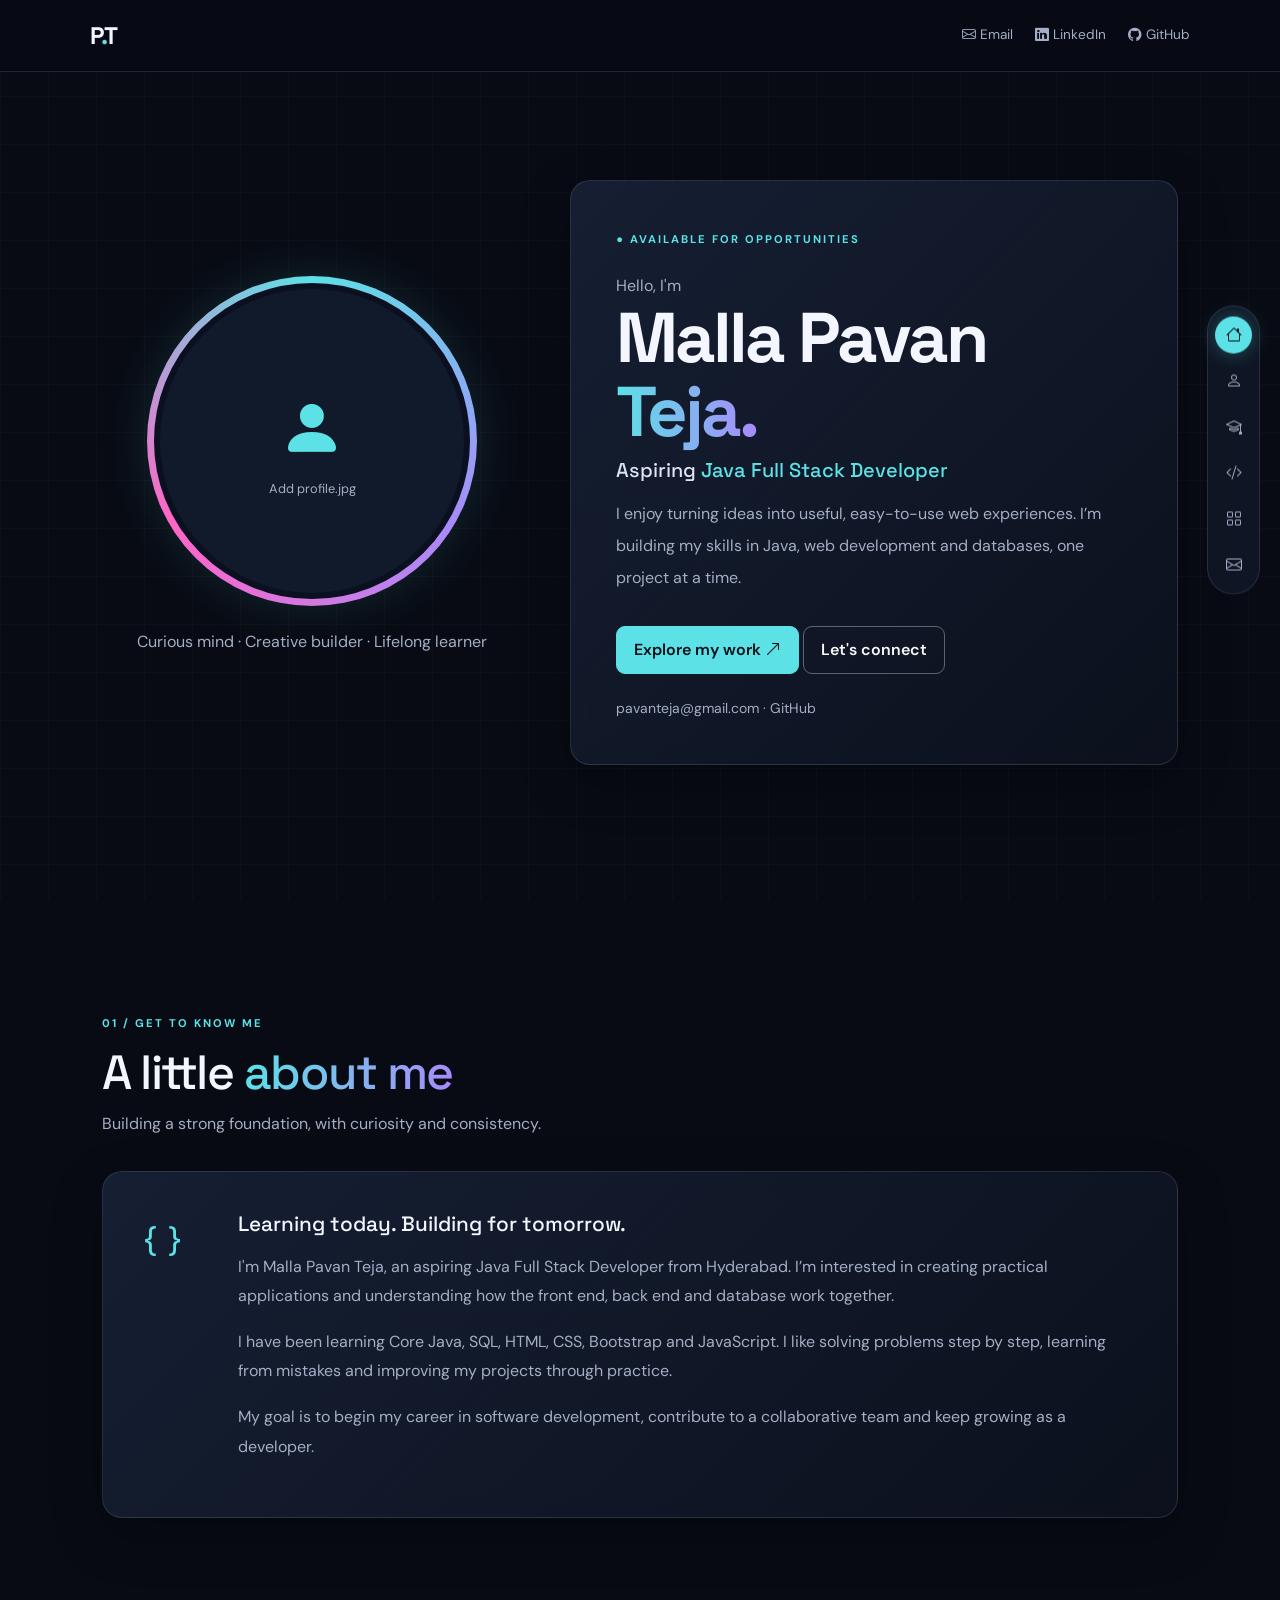
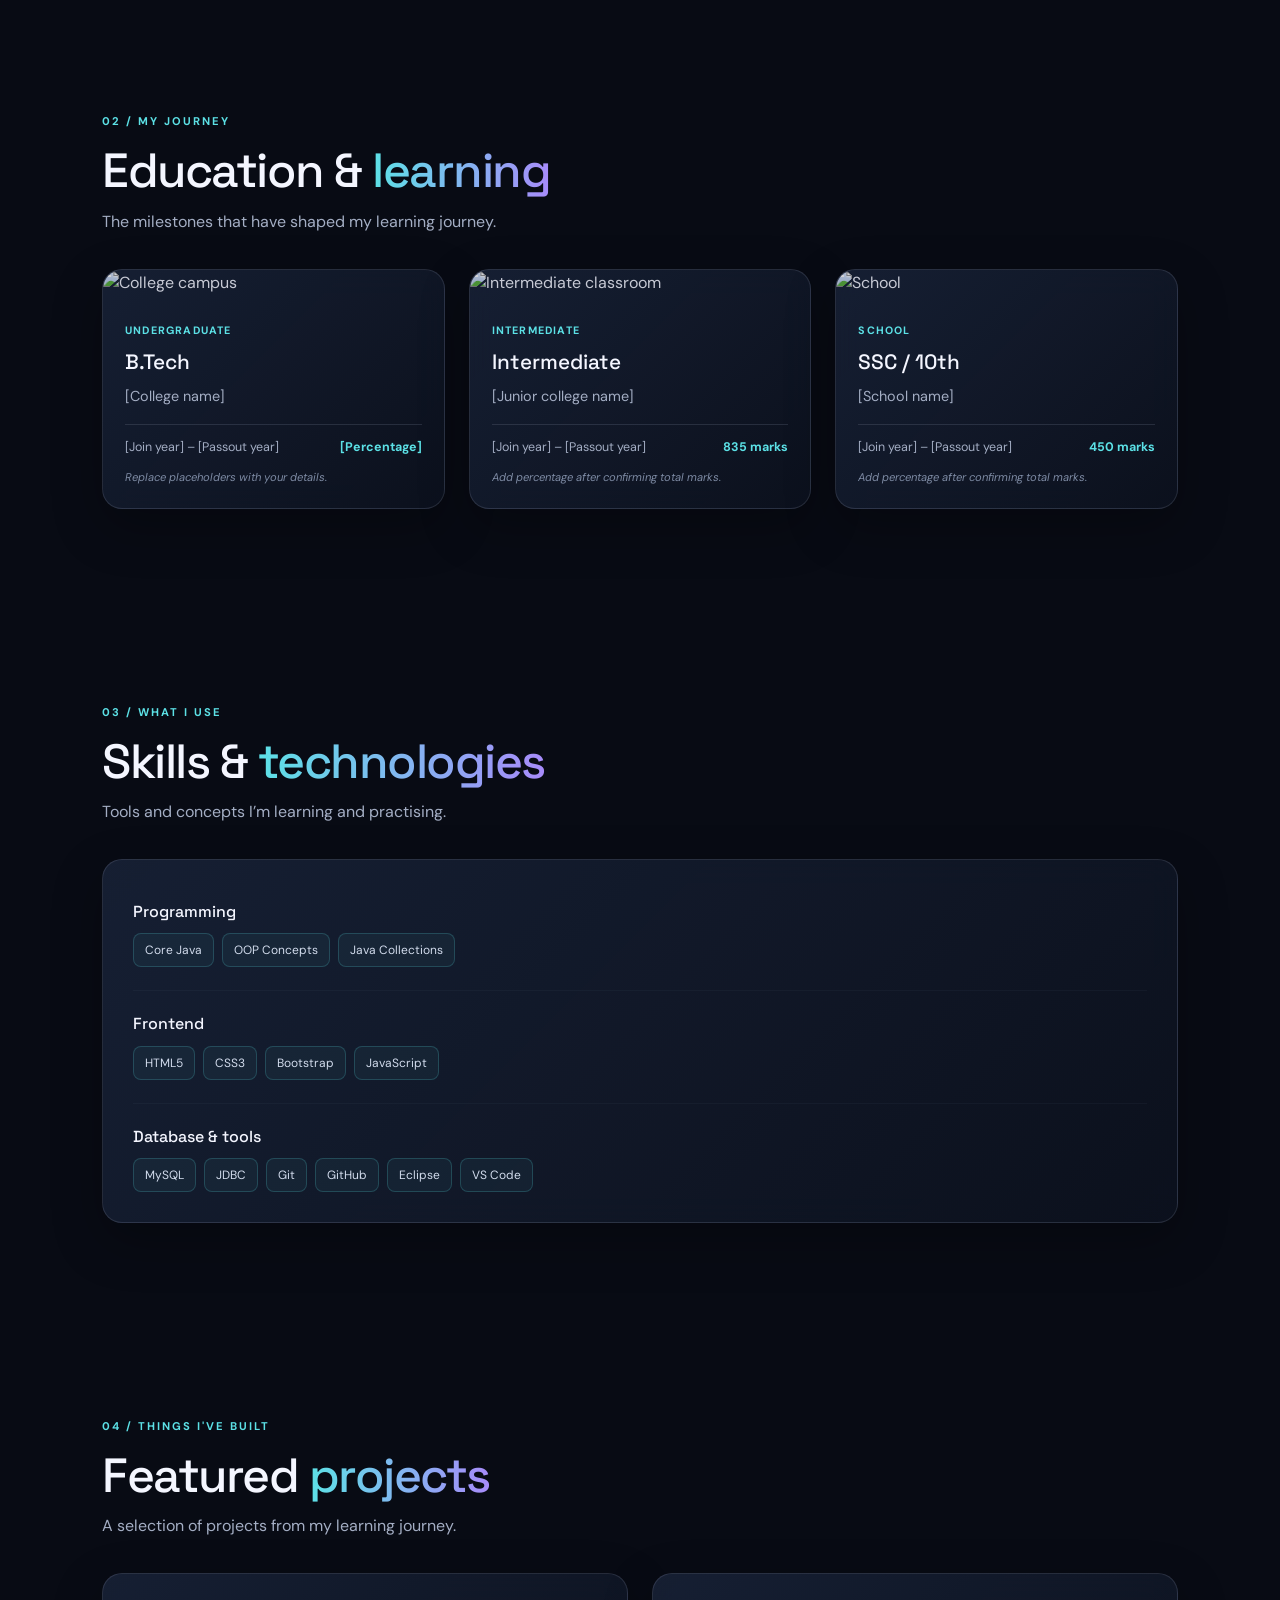
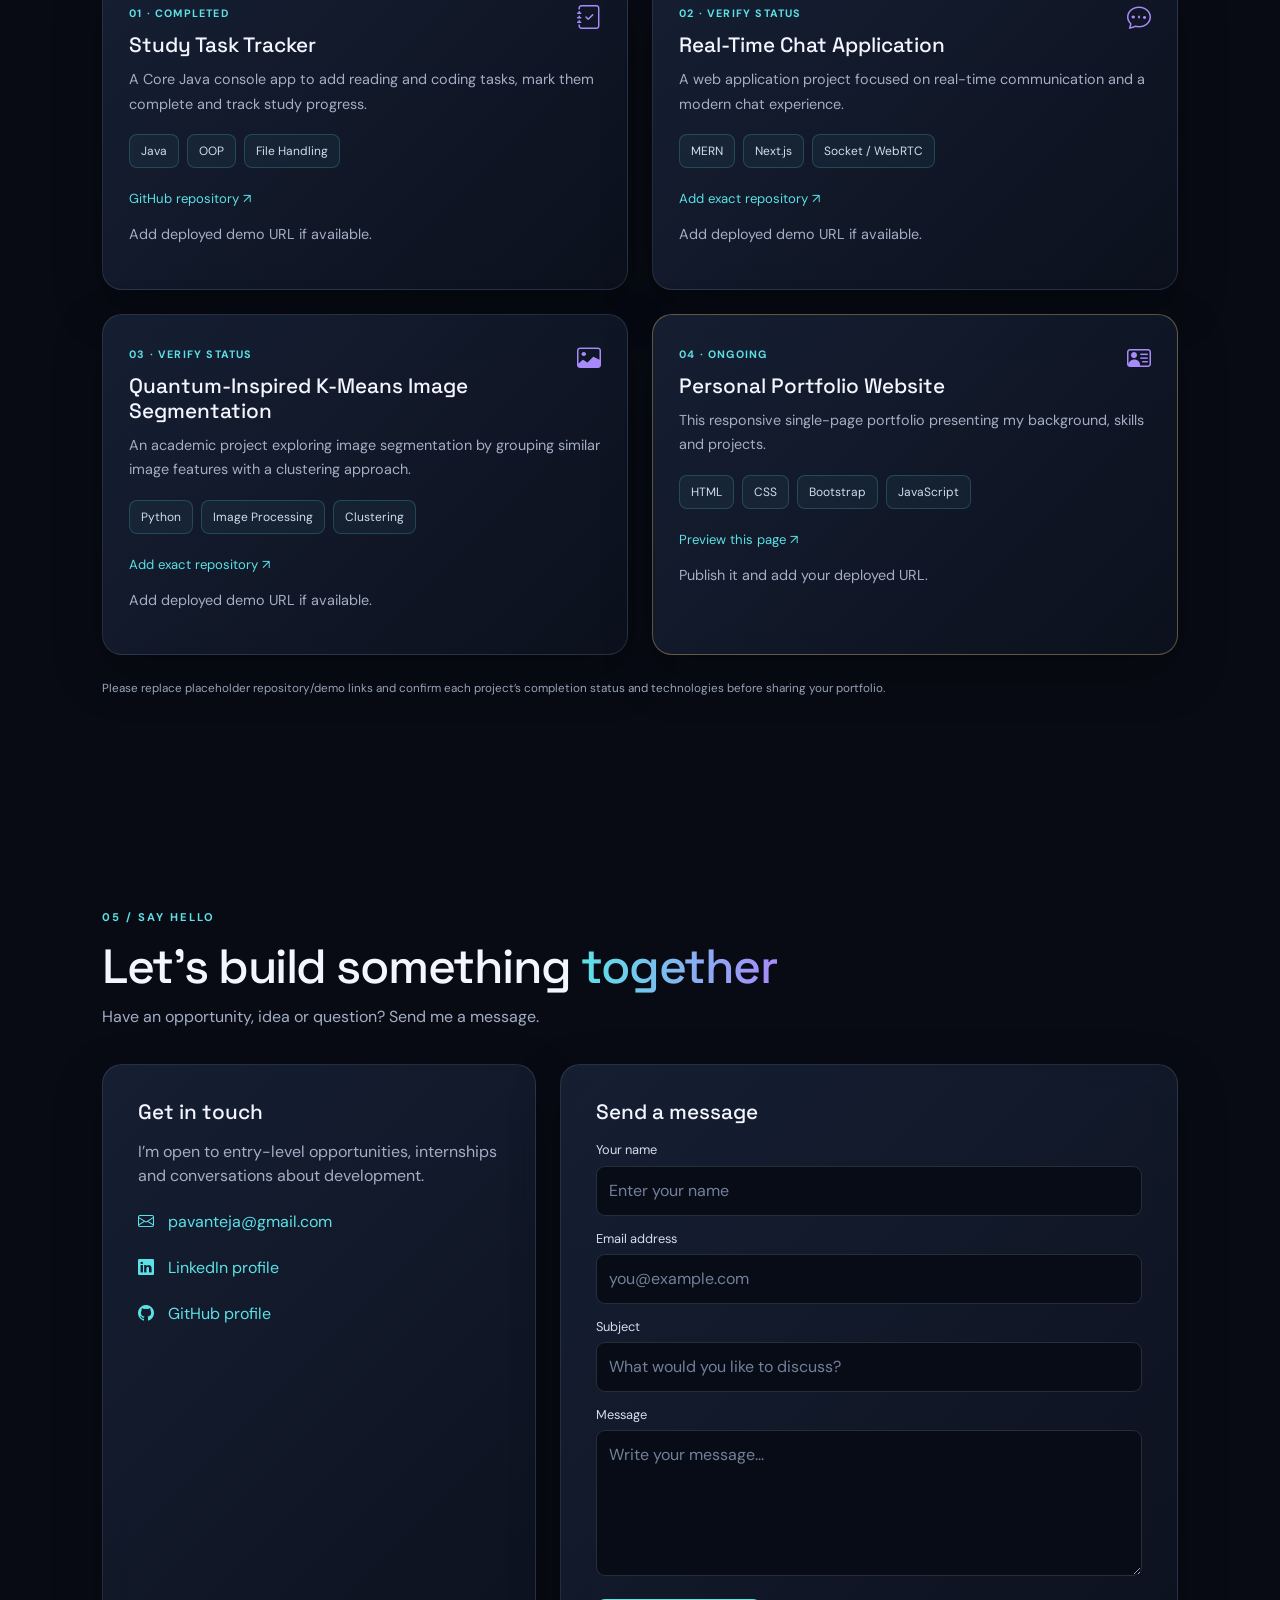
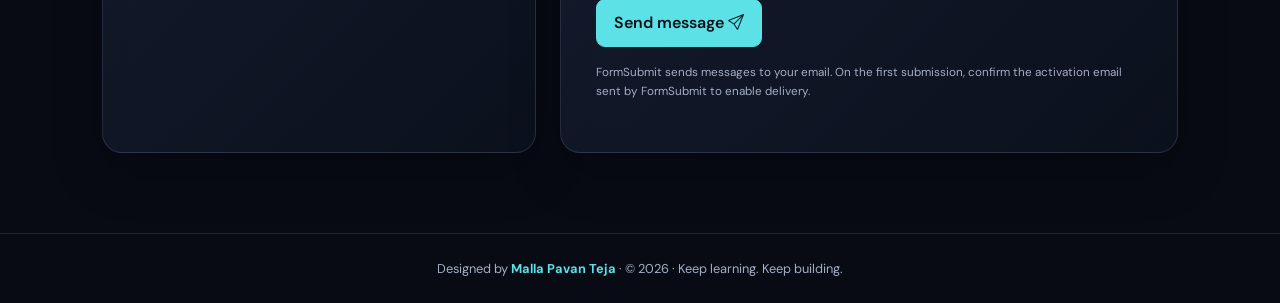
==== index.html @ 65386f40 "Rename portfolio.html to index.html" ====
<!DOCTYPE html>
<html lang="en">
<head>
<meta charset="UTF-8"><meta name="viewport" content="width=device-width, initial-scale=1">
<title>Malla Pavan Teja | Portfolio</title>
<link href="https://cdn.jsdelivr.net/npm/bootstrap@5.3.3/dist/css/bootstrap.min.css" rel="stylesheet">
<link href="https://cdn.jsdelivr.net/npm/bootstrap-icons@1.11.3/font/bootstrap-icons.min.css" rel="stylesheet">
<link rel="stylesheet" href="portfolio.css">
</head>
<body>
<header class="topbar"><a class="logo" href="#home">P<span>.</span>T</a><div><a href="mailto:pavanteja@gmail.com"><i class="bi bi-envelope"></i> Email</a><a href="https://www.linkedin.com/in/YOUR-LINKEDIN-ID/"><i class="bi bi-linkedin"></i> LinkedIn</a><a href="https://github.com/MallaPavanteja"><i class="bi bi-github"></i> GitHub</a></div></header>
<nav class="side-nav"><a href="#home" title="Home"><i class="bi bi-house"></i></a><a href="#about" title="About"><i class="bi bi-person"></i></a><a href="#education" title="Education"><i class="bi bi-mortarboard"></i></a><a href="#skills" title="Skills"><i class="bi bi-code-slash"></i></a><a href="#projects" title="Projects"><i class="bi bi-grid"></i></a><a href="#contact" title="Contact"><i class="bi bi-envelope"></i></a></nav>
<main>
<section id="home" class="hero section"><div class="container"><div class="row align-items-center g-5"><div class="col-lg-5 text-center"><div class="photo-ring"><img src="assets/profile.jpg" alt="Malla Pavan Teja" onerror="this.style.display='none';this.nextElementSibling.style.display='grid'"><div class="placeholder"><i class="bi bi-person-fill"></i><small>Add profile.jpg</small></div></div><p class="muted mt-4">Curious mind · Creative builder · Lifelong learner</p></div><div class="col-lg-7"><div class="intro glass reveal"><span class="eyebrow">● AVAILABLE FOR OPPORTUNITIES</span><p class="muted mt-4 mb-1">Hello, I'm</p><h1>Malla Pavan <span>Teja.</span></h1><h2>Aspiring <span id="role">Java Full Stack Developer</span></h2><p class="muted lh-lg mt-3">I enjoy turning ideas into useful, easy-to-use web experiences. I’m building my skills in Java, web development and databases, one project at a time.</p><a class="btn btn-neon mt-3" href="#projects">Explore my work <i class="bi bi-arrow-up-right"></i></a> <a class="btn btn-outline-light mt-3" href="#contact">Let's connect</a><div class="mt-4 small muted"><a href="mailto:pavanteja@gmail.com">pavanteja@gmail.com</a> · <a href="https://github.com/MallaPavanteja">GitHub</a></div></div></div></div></div></section>
<section id="about" class="section"><div class="container"><div class="heading reveal"><small>01 / GET TO KNOW ME</small><h2>A little <span>about me</span></h2><p class="muted">Building a strong foundation, with curiosity and consistency.</p></div><div class="glass about reveal"><i class="bi bi-braces big-icon"></i><div><h3>Learning today. Building for tomorrow.</h3><p>I'm Malla Pavan Teja, an aspiring Java Full Stack Developer from Hyderabad. I’m interested in creating practical applications and understanding how the front end, back end and database work together.</p><p>I have been learning Core Java, SQL, HTML, CSS, Bootstrap and JavaScript. I like solving problems step by step, learning from mistakes and improving my projects through practice.</p><p>My goal is to begin my career in software development, contribute to a collaborative team and keep growing as a developer.</p></div></div></div></section>
<section id="education" class="section"><div class="container"><div class="heading reveal"><small>02 / MY JOURNEY</small><h2>Education & <span>learning</span></h2><p class="muted">The milestones that have shaped my learning journey.</p></div><div class="row g-4">
<div class="col-md-4 reveal"><article class="glass edu"><img src="https://images.unsplash.com/photo-1562774053-701939374585?auto=format&fit=crop&w=800&q=80" alt="College campus"><div><small>UNDERGRADUATE</small><h3>B.Tech</h3><p>[College name]</p><footer>[Join year] – [Passout year] <b>[Percentage]</b></footer><em>Replace placeholders with your details.</em></div></article></div>
<div class="col-md-4 reveal"><article class="glass edu"><img src="https://images.unsplash.com/photo-1509062522246-3755977927d7?auto=format&fit=crop&w=800&q=80" alt="Intermediate classroom"><div><small>INTERMEDIATE</small><h3>Intermediate</h3><p>[Junior college name]</p><footer>[Join year] – [Passout year] <b>835 marks</b></footer><em>Add percentage after confirming total marks.</em></div></article></div>
<div class="col-md-4 reveal"><article class="glass edu"><img src="https://images.unsplash.com/photo-1580582932707-520aed937b7b?auto=format&fit=crop&w=800&q=80" alt="School"><div><small>SCHOOL</small><h3>SSC / 10th</h3><p>[School name]</p><footer>[Join year] – [Passout year] <b>450 marks</b></footer><em>Add percentage after confirming total marks.</em></div></article></div>
</div></div></section>
<section id="skills" class="section"><div class="container"><div class="heading reveal"><small>03 / WHAT I USE</small><h2>Skills & <span>technologies</span></h2><p class="muted">Tools and concepts I’m learning and practising.</p></div><div class="glass skillbox reveal"><h3>Programming</h3><div class="pills"><span>Core Java</span><span>OOP Concepts</span><span>Java Collections</span></div><hr><h3>Frontend</h3><div class="pills"><span>HTML5</span><span>CSS3</span><span>Bootstrap</span><span>JavaScript</span></div><hr><h3>Database & tools</h3><div class="pills"><span>MySQL</span><span>JDBC</span><span>Git</span><span>GitHub</span><span>Eclipse</span><span>VS Code</span></div></div></div></section>
<section id="projects" class="section"><div class="container"><div class="heading reveal"><small>04 / THINGS I'VE BUILT</small><h2>Featured <span>projects</span></h2><p class="muted">A selection of projects from my learning journey.</p></div><div class="row g-4">
<div class="col-md-6 reveal"><article class="glass project"><small>01 · COMPLETED</small><i class="bi bi-journal-check"></i><h3>Study Task Tracker</h3><p>A Core Java console app to add reading and coding tasks, mark them complete and track study progress.</p><div class="pills"><span>Java</span><span>OOP</span><span>File Handling</span></div><a href="https://github.com/MallaPavanteja/Study-Task-Tracker" target="_blank">GitHub repository ↗</a><p class="linkhint">Add deployed demo URL if available.</p></article></div>
<div class="col-md-6 reveal"><article class="glass project"><small>02 · VERIFY STATUS</small><i class="bi bi-chat-dots"></i><h3>Real-Time Chat Application</h3><p>A web application project focused on real-time communication and a modern chat experience.</p><div class="pills"><span>MERN</span><span>Next.js</span><span>Socket / WebRTC</span></div><a href="https://github.com/MallaPavanteja" target="_blank">Add exact repository ↗</a><p class="linkhint">Add deployed demo URL if available.</p></article></div>
<div class="col-md-6 reveal"><article class="glass project"><small>03 · VERIFY STATUS</small><i class="bi bi-image"></i><h3>Quantum-Inspired K-Means Image Segmentation</h3><p>An academic project exploring image segmentation by grouping similar image features with a clustering approach.</p><div class="pills"><span>Python</span><span>Image Processing</span><span>Clustering</span></div><a href="https://github.com/MallaPavanteja" target="_blank">Add exact repository ↗</a><p class="linkhint">Add deployed demo URL if available.</p></article></div>
<div class="col-md-6 reveal"><article class="glass project ongoing"><small>04 · ONGOING</small><i class="bi bi-person-vcard"></i><h3>Personal Portfolio Website</h3><p>This responsive single-page portfolio presenting my background, skills and projects.</p><div class="pills"><span>HTML</span><span>CSS</span><span>Bootstrap</span><span>JavaScript</span></div><a href="#home">Preview this page ↗</a><p class="linkhint">Publish it and add your deployed URL.</p></article></div>
</div><p class="muted tiny mt-4">Please replace placeholder repository/demo links and confirm each project’s completion status and technologies before sharing your portfolio.</p></div></section>
<section id="contact" class="section"><div class="container"><div class="heading reveal"><small>05 / SAY HELLO</small><h2>Let's build something <span>together</span></h2><p class="muted">Have an opportunity, idea or question? Send me a message.</p></div><div class="row g-4"><div class="col-lg-5 reveal"><div class="glass contact"><h3>Get in touch</h3><p class="muted">I’m open to entry-level opportunities, internships and conversations about development.</p><a href="mailto:pavanteja@gmail.com"><i class="bi bi-envelope"></i> pavanteja@gmail.com</a><a href="https://www.linkedin.com/in/YOUR-LINKEDIN-ID/"><i class="bi bi-linkedin"></i> LinkedIn profile</a><a href="https://github.com/MallaPavanteja"><i class="bi bi-github"></i> GitHub profile</a></div></div><div class="col-lg-7 reveal"><form class="glass contact" action="https://formsubmit.co/pavanteja@gmail.com" method="POST"><input type="hidden" name="_subject" value="New portfolio contact message"><input type="hidden" name="_template" value="table"><input type="hidden" name="_captcha" value="true"><input type="text" name="_honey" style="display:none"><h3>Send a message</h3><label>Your name</label><input name="name" type="text" placeholder="Enter your name" required><label>Email address</label><input name="email" type="email" placeholder="you@example.com" required><label>Subject</label><input name="subject" type="text" placeholder="What would you like to discuss?" required><label>Message</label><textarea name="message" rows="5" placeholder="Write your message..." required></textarea><button class="btn btn-neon mt-3" type="submit">Send message <i class="bi bi-send"></i></button><p class="tiny muted mt-3">FormSubmit sends messages to your email. On the first submission, confirm the activation email sent by FormSubmit to enable delivery.</p></form></div></div></div></section>
</main><footer class="footer">Designed by <b>Malla Pavan Teja</b> · © <span id="year"></span> · Keep learning. Keep building.</footer><button id="top" aria-label="Back to top"><i class="bi bi-arrow-up"></i></button>
<script src="https://cdn.jsdelivr.net/npm/bootstrap@5.3.3/dist/js/bootstrap.bundle.min.js"></script>
<script>
const reveal = new IntersectionObserver(entries => entries.forEach(e => {if(e.isIntersecting){e.target.classList.add('visible');reveal.unobserve(e.target)}}),{threshold:.12});
document.querySelectorAll('.reveal').forEach(el=>reveal.observe(el));
const spy = new IntersectionObserver(entries=>entries.forEach(e=>{if(e.isIntersecting)document.querySelectorAll('.side-nav a').forEach(a=>a.classList.toggle('active',a.hash==='#'+e.target.id))}),{rootMargin:'-40% 0px -50% 0px'});
document.querySelectorAll('main section').forEach(s=>spy.observe(s));
const roles=['Java Full Stack Developer','Web Developer','Problem Solver'];let i=0;setInterval(()=>{i=(i+1)%roles.length;document.getElementById('role').textContent=roles[i]},2600);
document.getElementById('year').textContent=new Date().getFullYear();
const topBtn=document.getElementById('top');window.addEventListener('scroll',()=>topBtn.classList.toggle('show',scrollY>450));topBtn.onclick=()=>scrollTo({top:0,behavior:'smooth'});
</script></body></html>
---- portfolio.css ----
@import url('https://fonts.googleapis.com/css2?family=DM+Sans:wght@400;500;600;700&family=Space+Grotesk:wght@400;500;600;700&display=swap');
:root{--bg:#080b14;--panel:rgba(18,25,42,.82);--text:#f4f6ff;--muted:#a4aec4;--cyan:#5ce1e6;--purple:#a78bfa;--line:rgba(164,174,196,.17)}
*{box-sizing:border-box}html{scroll-behavior:smooth;scroll-padding-top:85px}body{margin:0;background:var(--bg);color:var(--text);font-family:'DM Sans',sans-serif;overflow-x:hidden}
body:before{content:"";position:fixed;inset:0;z-index:-2;pointer-events:none;background-image:linear-gradient(#ffffff06 1px,transparent 1px),linear-gradient(90deg,#ffffff06 1px,transparent 1px);background-size:48px 48px}
a{color:inherit;text-decoration:none}.topbar{height:72px;position:fixed;z-index:20;inset:0 0 auto;padding:0 7%;display:flex;align-items:center;justify-content:space-between;background:#080b14d9;backdrop-filter:blur(16px);border-bottom:1px solid var(--line)}.logo{font:700 1.5rem 'Space Grotesk';letter-spacing:-2px}.logo span{color:var(--cyan)}.topbar div{display:flex;gap:22px}.topbar div a{color:var(--muted);font-size:.85rem}.topbar div a:hover{color:var(--cyan)}
.side-nav{position:fixed;z-index:30;right:20px;top:50%;transform:translateY(-50%);display:flex;flex-direction:column;gap:9px;padding:10px 7px;border:1px solid var(--line);border-radius:30px;background:#111827d9;backdrop-filter:blur(14px)}.side-nav a{width:37px;height:37px;display:grid;place-items:center;border-radius:50%;color:var(--muted);transition:.25s}.side-nav a:hover,.side-nav a.active{background:var(--cyan);color:#071017;box-shadow:0 0 20px #5ce1e655}
.section{padding:110px 0 80px;position:relative}.hero{min-height:100vh;display:flex;align-items:center;padding-top:125px}.container{max-width:1100px}.muted{color:var(--muted)}.photo-ring{width:min(330px,75vw);aspect-ratio:1;margin:auto;padding:7px;border-radius:50%;position:relative;isolation:isolate;background:transparent;box-shadow:0 0 50px #5ce1e622}
.photo-ring::before{content:"";position:absolute;inset:0;border-radius:50%;background:conic-gradient(#5ce1e6,#a78bfa,#ff65c7,#5ce1e6);animation:spin 7s linear infinite;z-index:0}
.photo-ring img,.photo-ring .placeholder{position:relative;z-index:1;width:100%;height:100%;object-fit:cover;border:6px solid #0b1020;border-radius:50%;background:#111a2b;filter:none!important;mix-blend-mode:normal!important;opacity:1!important;animation:none!important}.placeholder{display:none;place-items:center;align-content:center;color:var(--cyan);font-size:4rem}.placeholder small{font-size:.8rem;color:var(--muted)}
.glass{background:linear-gradient(135deg,rgba(24,33,54,.9),rgba(12,18,31,.85));border:1px solid var(--line);border-radius:20px;box-shadow:0 18px 50px #0004;backdrop-filter:blur(16px)}.intro{padding:clamp(25px,5vw,45px);position:relative;overflow:hidden}.intro:after{content:"";position:absolute;inset:-2px;border-radius:inherit;border-top:1px solid #5ce1e688;pointer-events:none;animation:pulse 3s infinite}.eyebrow,.heading small{color:var(--cyan);font-size:.7rem;font-weight:700;letter-spacing:2px}h1,h2,h3{font-family:'Space Grotesk',sans-serif}h1{font-size:clamp(2.7rem,6vw,4.4rem);line-height:1.05;letter-spacing:-3px;font-weight:700}h1 span,.heading h2 span{background:linear-gradient(90deg,var(--cyan),var(--purple));color:transparent;background-clip:text}.intro h2{font-size:1.25rem;color:#dce4f5}.intro h2 span{color:var(--cyan)}.btn{border-radius:9px;padding:11px 17px;font-weight:600}.btn-neon{background:var(--cyan);border:1px solid var(--cyan);color:#071017;transition:.25s}.btn-neon:hover{background:#a4faff;color:#071017;transform:translateY(-3px);box-shadow:0 0 24px #5ce1e655}.btn-outline-light{border-color:#ffffff55}.heading{margin-bottom:35px}.heading h2{font-size:clamp(2rem,4vw,3rem);margin:10px 0;letter-spacing:-1.5px}.about{display:grid;grid-template-columns:70px 1fr;gap:25px;padding:clamp(24px,4vw,40px)}.about p{color:var(--muted);line-height:1.85}.big-icon{font-size:2.5rem;color:var(--cyan)}.about h3,.contact h3{font-size:1.3rem;margin-bottom:15px}
.edu{height:100%;overflow:hidden;transition:.3s}.edu:hover,.project:hover{transform:translateY(-7px);border-color:#5ce1e688;box-shadow:0 20px 45px #0006}.edu img{width:100%;height:155px;object-fit:cover;opacity:.8}.edu>div{padding:22px}.edu small,.project>small{color:var(--cyan);font-size:.67rem;font-weight:700;letter-spacing:1.2px}.edu h3,.project h3{font-size:1.3rem;margin:9px 0}.edu p,.project p{color:var(--muted);line-height:1.7;font-size:.9rem}.edu footer{border-top:1px solid var(--line);padding-top:13px;color:var(--muted);font-size:.78rem;display:flex;justify-content:space-between}.edu footer b{color:var(--cyan)}.edu em,.linkhint{display:block;color:#7e8ba4;font-size:.7rem;margin-top:12px}
.skillbox{padding:30px}.skillbox h3{font-size:1rem;margin:12px 0}.skillbox hr{border-color:var(--line);margin:23px 0}.pills{display:flex;flex-wrap:wrap;gap:8px}.pills span{border:1px solid #5ce1e633;background:#5ce1e60d;color:#d2dced;padding:7px 11px;border-radius:8px;font-size:.75rem}
.project{height:100%;padding:26px;transition:.3s}.project>i{float:right;font-size:1.5rem;color:var(--purple)}.project .pills{margin:18px 0}.project>a{color:var(--cyan);font-size:.82rem}.ongoing{border-color:#ffd47a55}.tiny{font-size:.73rem;line-height:1.6}
.contact{height:100%;padding:clamp(24px,4vw,35px)}.contact>a{display:block;margin:22px 0;color:var(--cyan)}.contact>a i{margin-right:10px}.contact label{display:block;font-size:.8rem;color:#d6deed;margin:13px 0 6px}.contact input,.contact textarea{width:100%;padding:12px;border:1px solid #a4aec433;border-radius:9px;background:#070c17;color:white;outline:none}.contact input:focus,.contact textarea:focus{border-color:var(--cyan);box-shadow:0 0 0 3px #5ce1e61c}.contact input::placeholder,.contact textarea::placeholder{color:#73809a}.contact textarea{resize:vertical}
.footer{padding:25px 7%;border-top:1px solid var(--line);text-align:center;color:var(--muted);font-size:.8rem}.footer b{color:var(--cyan)}#top{position:fixed;right:25px;bottom:25px;width:42px;height:42px;border:1px solid var(--line);border-radius:50%;background:#172238;color:var(--cyan);opacity:0;pointer-events:none;transition:.2s}#top.show{opacity:1;pointer-events:auto}
.reveal{opacity:0;transform:translateY(25px);transition:.7s}.reveal.visible{opacity:1;transform:translateY(0)}
@keyframes spin{to{transform:rotate(360deg)}}@keyframes pulse{50%{opacity:.25}}
@media(max-width:600px){.topbar{height:64px;padding:0 5%}.topbar div{gap:14px}.topbar div a{font-size:1rem}.topbar div a:not(:first-child){font-size:1rem}.topbar div a{white-space:nowrap}.topbar div a i{font-size:1.05rem}.side-nav{right:6px;gap:4px;padding:7px 4px}.side-nav a{width:31px;height:31px}.section{padding:88px 0 60px}.hero{padding-top:100px}.about{grid-template-columns:1fr;gap:10px}}
@media(prefers-reduced-motion:reduce){*,*:before,*:after{animation:none!important;scroll-behavior:auto!important;transition:none!important}}
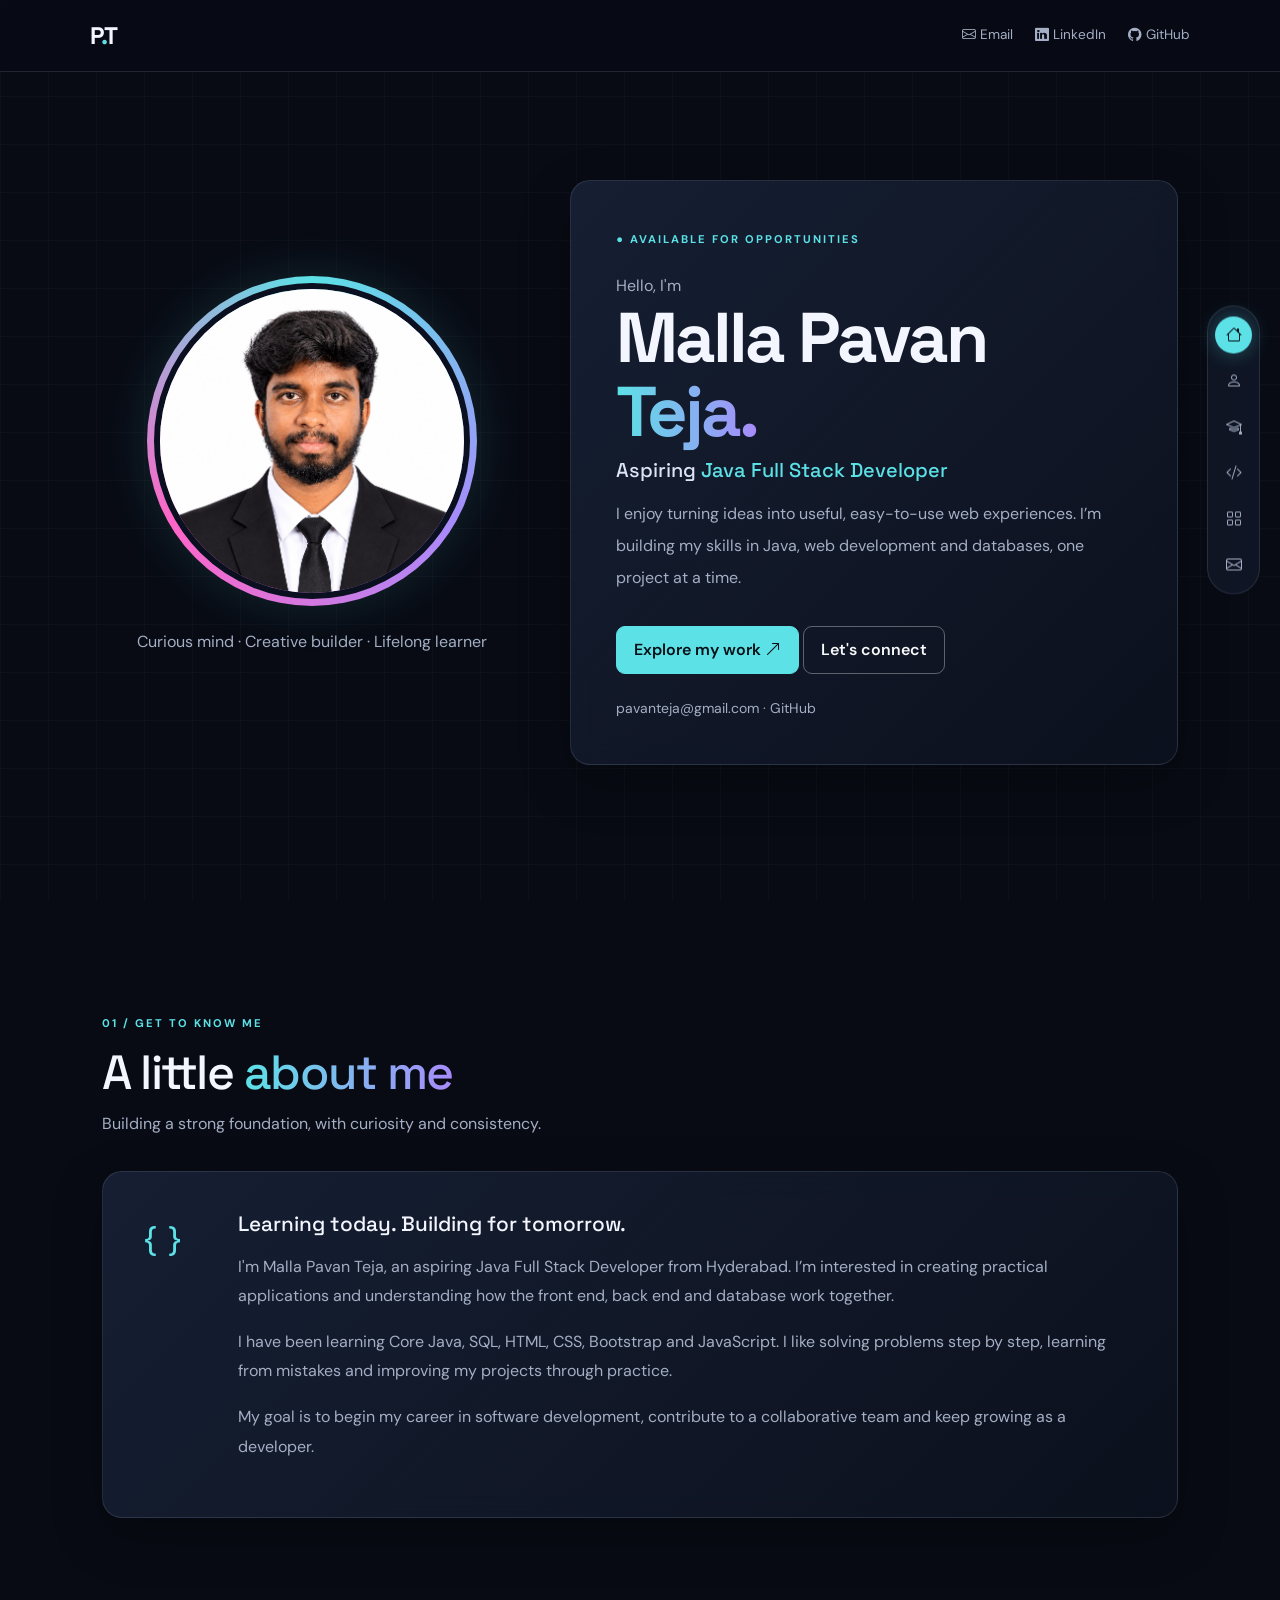
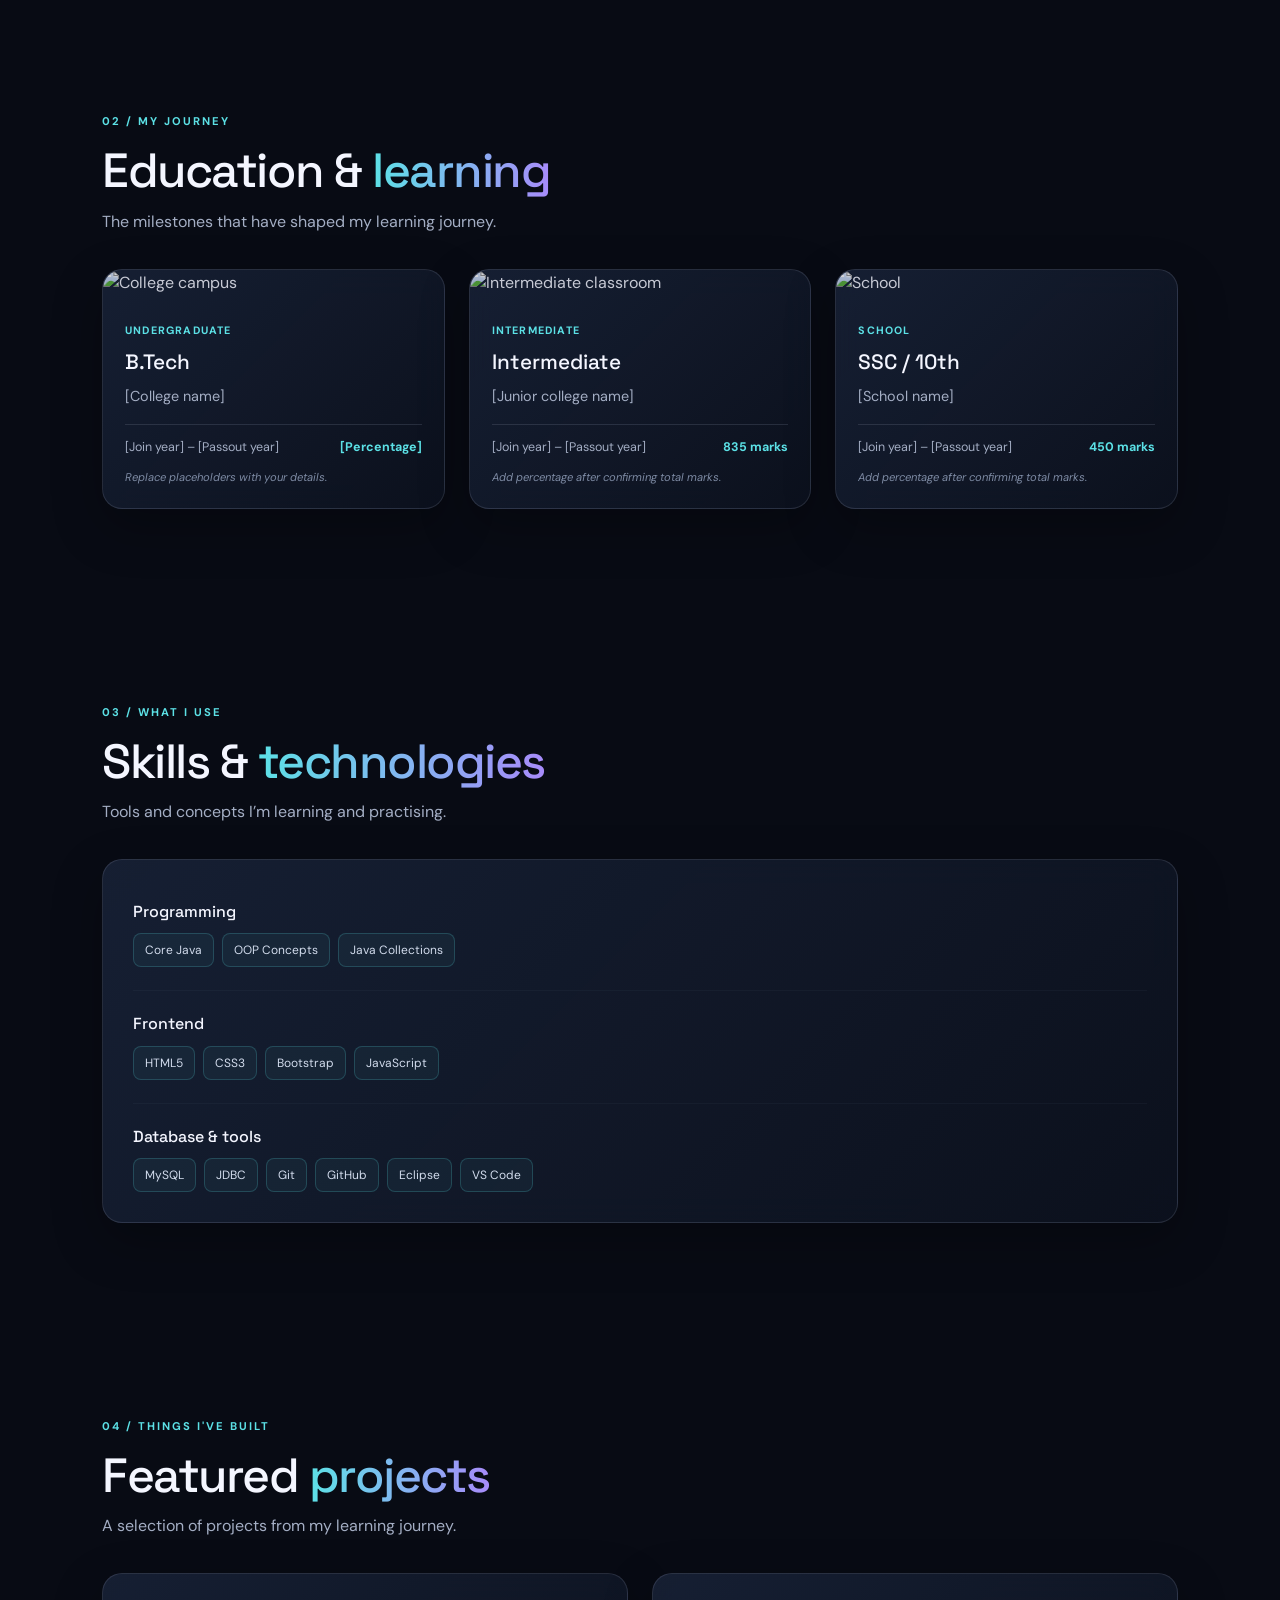
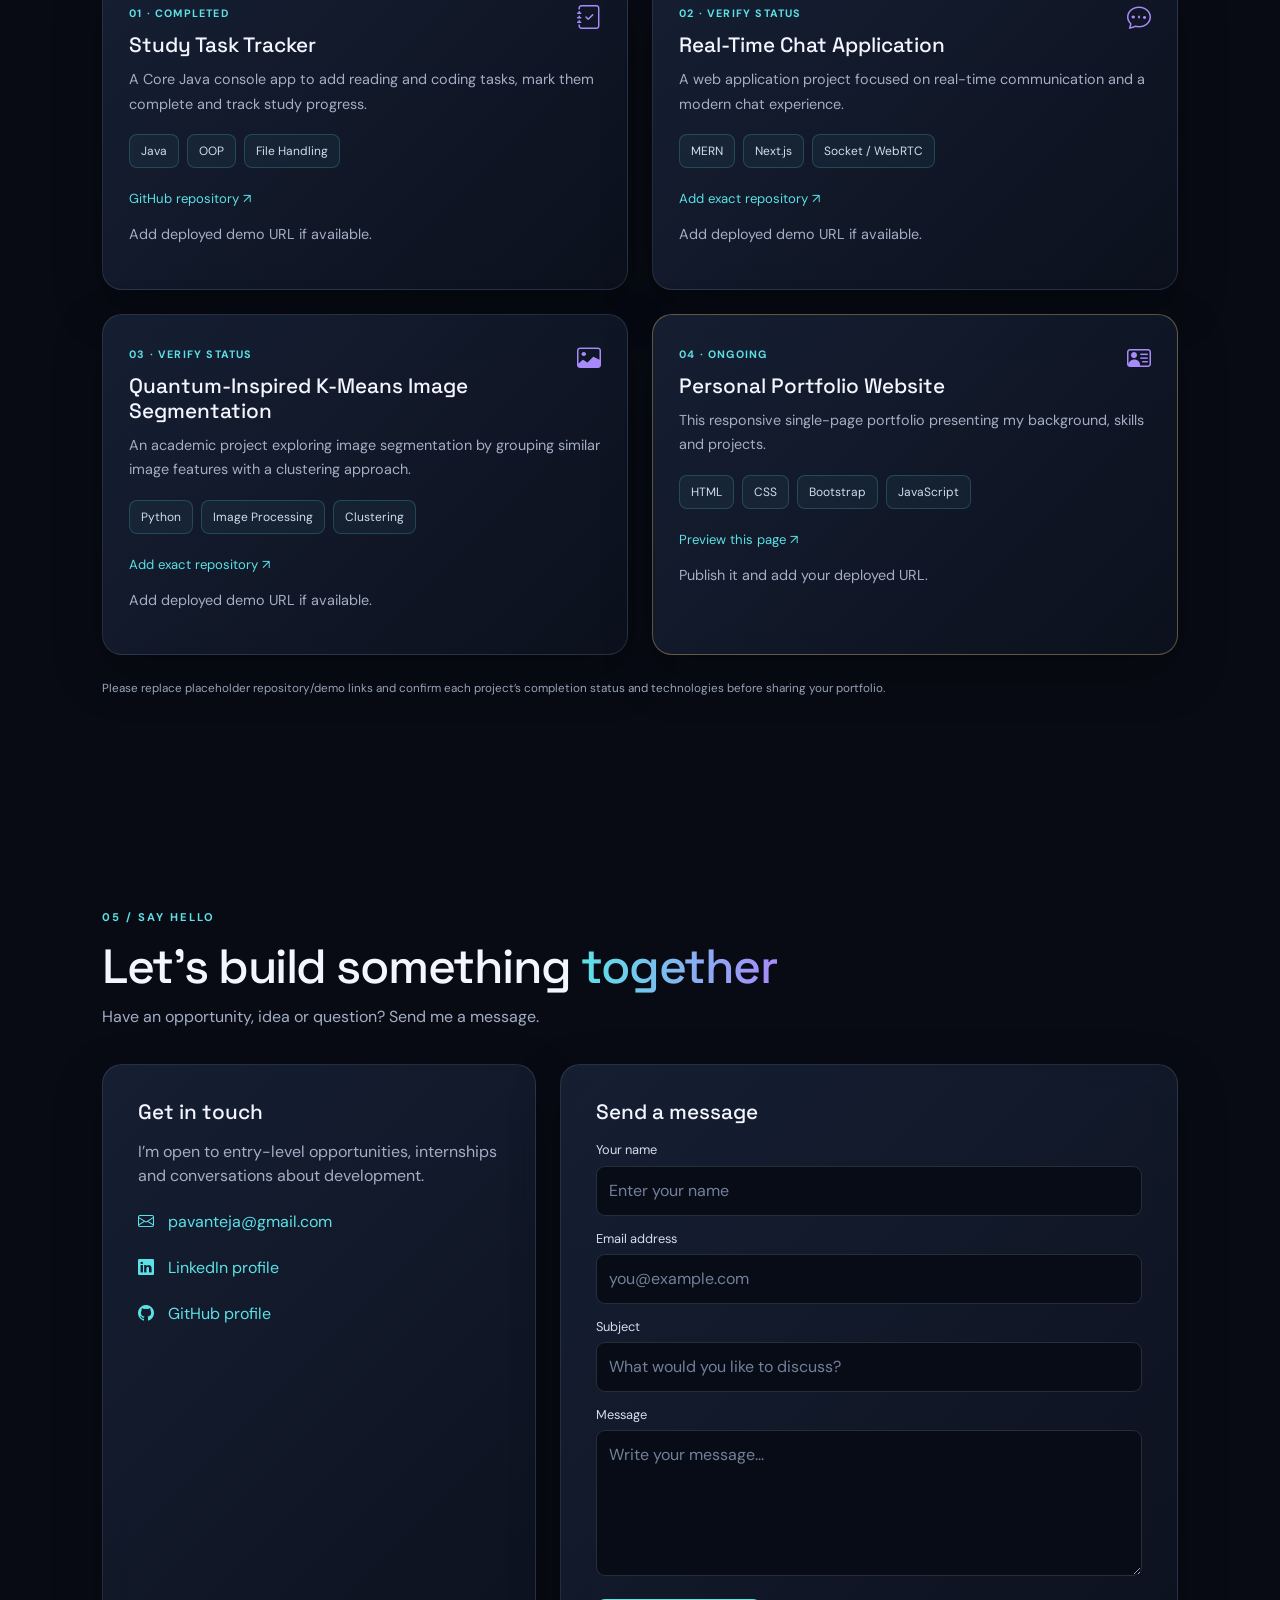
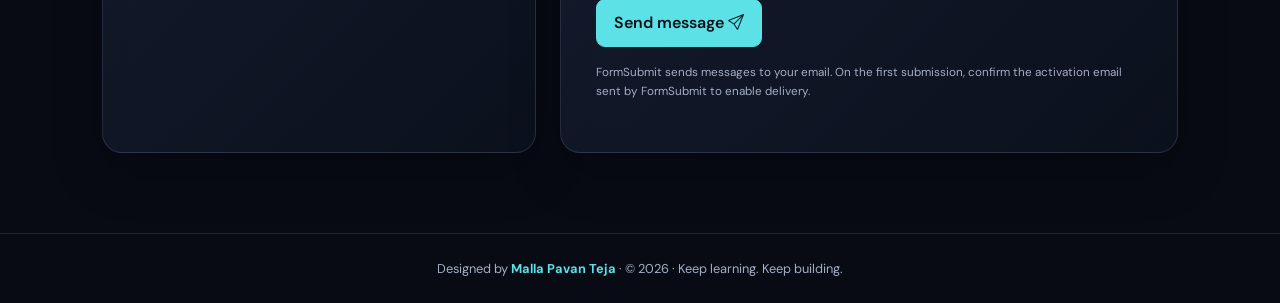
==== commit 0a085a16: "Fix profile image source and update sections" ====
--- a/index.html
+++ b/index.html
@@ -11,7 +11,7 @@
 <header class="topbar"><a class="logo" href="#home">P<span>.</span>T</a><div><a href="mailto:pavanteja@gmail.com"><i class="bi bi-envelope"></i> Email</a><a href="https://www.linkedin.com/in/YOUR-LINKEDIN-ID/"><i class="bi bi-linkedin"></i> LinkedIn</a><a href="https://github.com/MallaPavanteja"><i class="bi bi-github"></i> GitHub</a></div></header>
 <nav class="side-nav"><a href="#home" title="Home"><i class="bi bi-house"></i></a><a href="#about" title="About"><i class="bi bi-person"></i></a><a href="#education" title="Education"><i class="bi bi-mortarboard"></i></a><a href="#skills" title="Skills"><i class="bi bi-code-slash"></i></a><a href="#projects" title="Projects"><i class="bi bi-grid"></i></a><a href="#contact" title="Contact"><i class="bi bi-envelope"></i></a></nav>
 <main>
-<section id="home" class="hero section"><div class="container"><div class="row align-items-center g-5"><div class="col-lg-5 text-center"><div class="photo-ring"><img src="assets/profile.jpg" alt="Malla Pavan Teja" onerror="this.style.display='none';this.nextElementSibling.style.display='grid'"><div class="placeholder"><i class="bi bi-person-fill"></i><small>Add profile.jpg</small></div></div><p class="muted mt-4">Curious mind · Creative builder · Lifelong learner</p></div><div class="col-lg-7"><div class="intro glass reveal"><span class="eyebrow">● AVAILABLE FOR OPPORTUNITIES</span><p class="muted mt-4 mb-1">Hello, I'm</p><h1>Malla Pavan <span>Teja.</span></h1><h2>Aspiring <span id="role">Java Full Stack Developer</span></h2><p class="muted lh-lg mt-3">I enjoy turning ideas into useful, easy-to-use web experiences. I’m building my skills in Java, web development and databases, one project at a time.</p><a class="btn btn-neon mt-3" href="#projects">Explore my work <i class="bi bi-arrow-up-right"></i></a> <a class="btn btn-outline-light mt-3" href="#contact">Let's connect</a><div class="mt-4 small muted"><a href="mailto:pavanteja@gmail.com">pavanteja@gmail.com</a> · <a href="https://github.com/MallaPavanteja">GitHub</a></div></div></div></div></div></section>
+<section id="home" class="hero section"><div class="container"><div class="row align-items-center g-5"><div class="col-lg-5 text-center"><div class="photo-ring"><img src="profile.jpg" alt="Malla Pavan Teja" onerror="this.style.display='none';this.nextElementSibling.style.display='grid'"><div class="placeholder"><i class="bi bi-person-fill"></i><small>Add profile.jpg</small></div></div><p class="muted mt-4">Curious mind · Creative builder · Lifelong learner</p></div><div class="col-lg-7"><div class="intro glass reveal"><span class="eyebrow">● AVAILABLE FOR OPPORTUNITIES</span><p class="muted mt-4 mb-1">Hello, I'm</p><h1>Malla Pavan <span>Teja.</span></h1><h2>Aspiring <span id="role">Java Full Stack Developer</span></h2><p class="muted lh-lg mt-3">I enjoy turning ideas into useful, easy-to-use web experiences. I’m building my skills in Java, web development and databases, one project at a time.</p><a class="btn btn-neon mt-3" href="#projects">Explore my work <i class="bi bi-arrow-up-right"></i></a> <a class="btn btn-outline-light mt-3" href="#contact">Let's connect</a><div class="mt-4 small muted"><a href="mailto:pavanteja@gmail.com">pavanteja@gmail.com</a> · <a href="https://github.com/MallaPavanteja">GitHub</a></div></div></div></div></div></section>
 <section id="about" class="section"><div class="container"><div class="heading reveal"><small>01 / GET TO KNOW ME</small><h2>A little <span>about me</span></h2><p class="muted">Building a strong foundation, with curiosity and consistency.</p></div><div class="glass about reveal"><i class="bi bi-braces big-icon"></i><div><h3>Learning today. Building for tomorrow.</h3><p>I'm Malla Pavan Teja, an aspiring Java Full Stack Developer from Hyderabad. I’m interested in creating practical applications and understanding how the front end, back end and database work together.</p><p>I have been learning Core Java, SQL, HTML, CSS, Bootstrap and JavaScript. I like solving problems step by step, learning from mistakes and improving my projects through practice.</p><p>My goal is to begin my career in software development, contribute to a collaborative team and keep growing as a developer.</p></div></div></div></section>
 <section id="education" class="section"><div class="container"><div class="heading reveal"><small>02 / MY JOURNEY</small><h2>Education & <span>learning</span></h2><p class="muted">The milestones that have shaped my learning journey.</p></div><div class="row g-4">
 <div class="col-md-4 reveal"><article class="glass edu"><img src="https://images.unsplash.com/photo-1562774053-701939374585?auto=format&fit=crop&w=800&q=80" alt="College campus"><div><small>UNDERGRADUATE</small><h3>B.Tech</h3><p>[College name]</p><footer>[Join year] – [Passout year] <b>[Percentage]</b></footer><em>Replace placeholders with your details.</em></div></article></div>
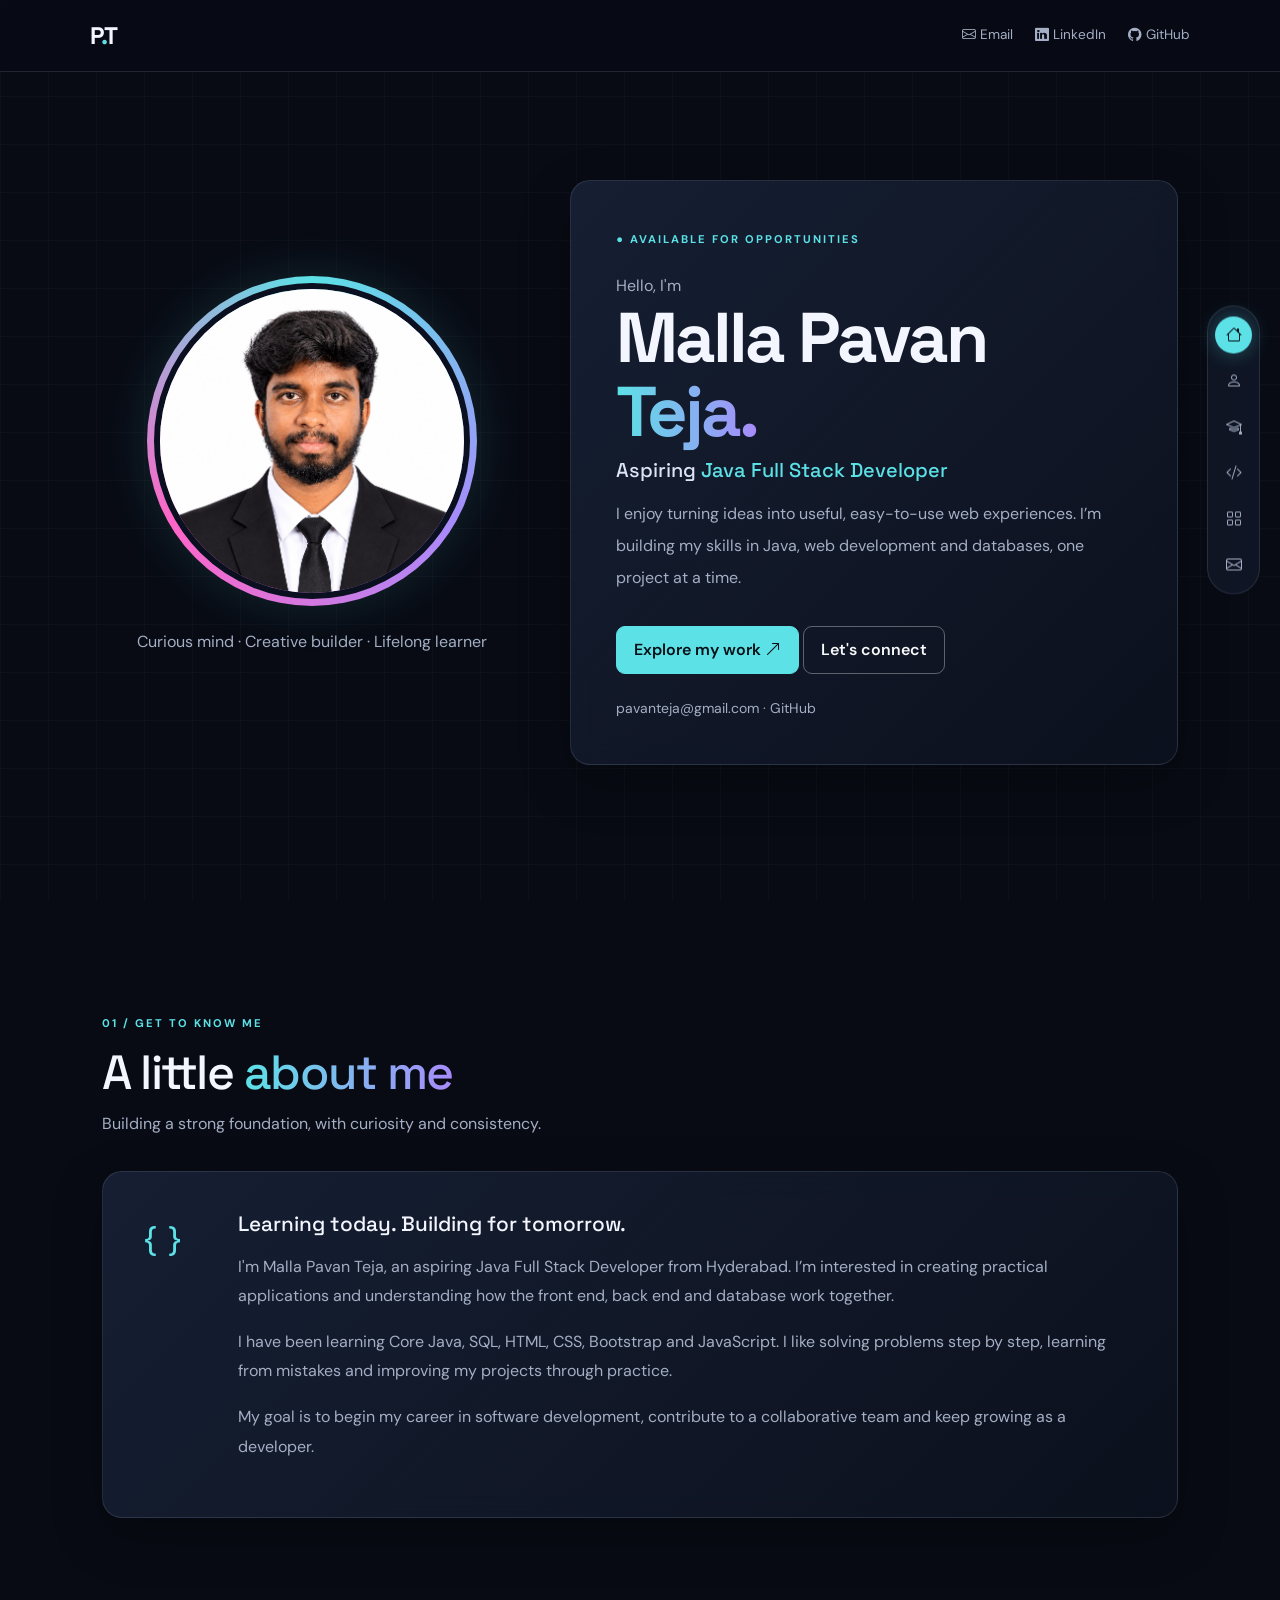
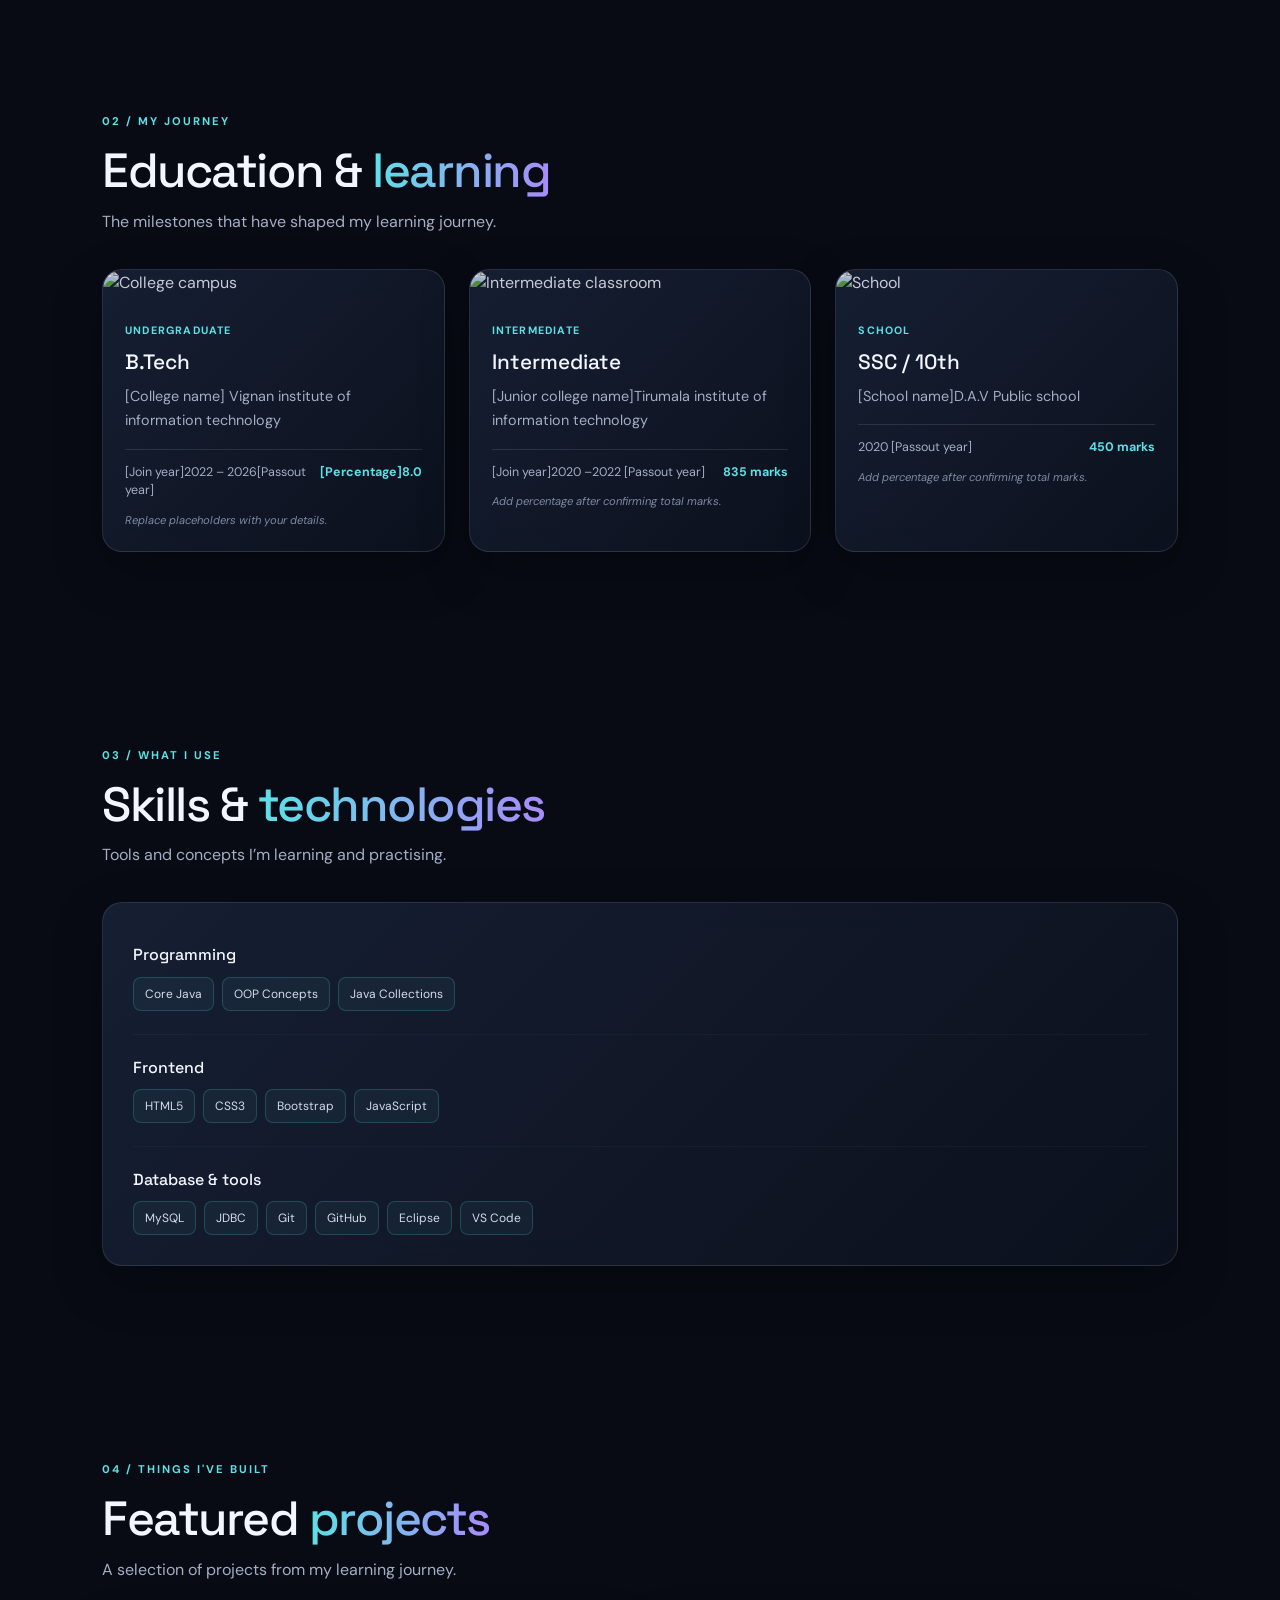
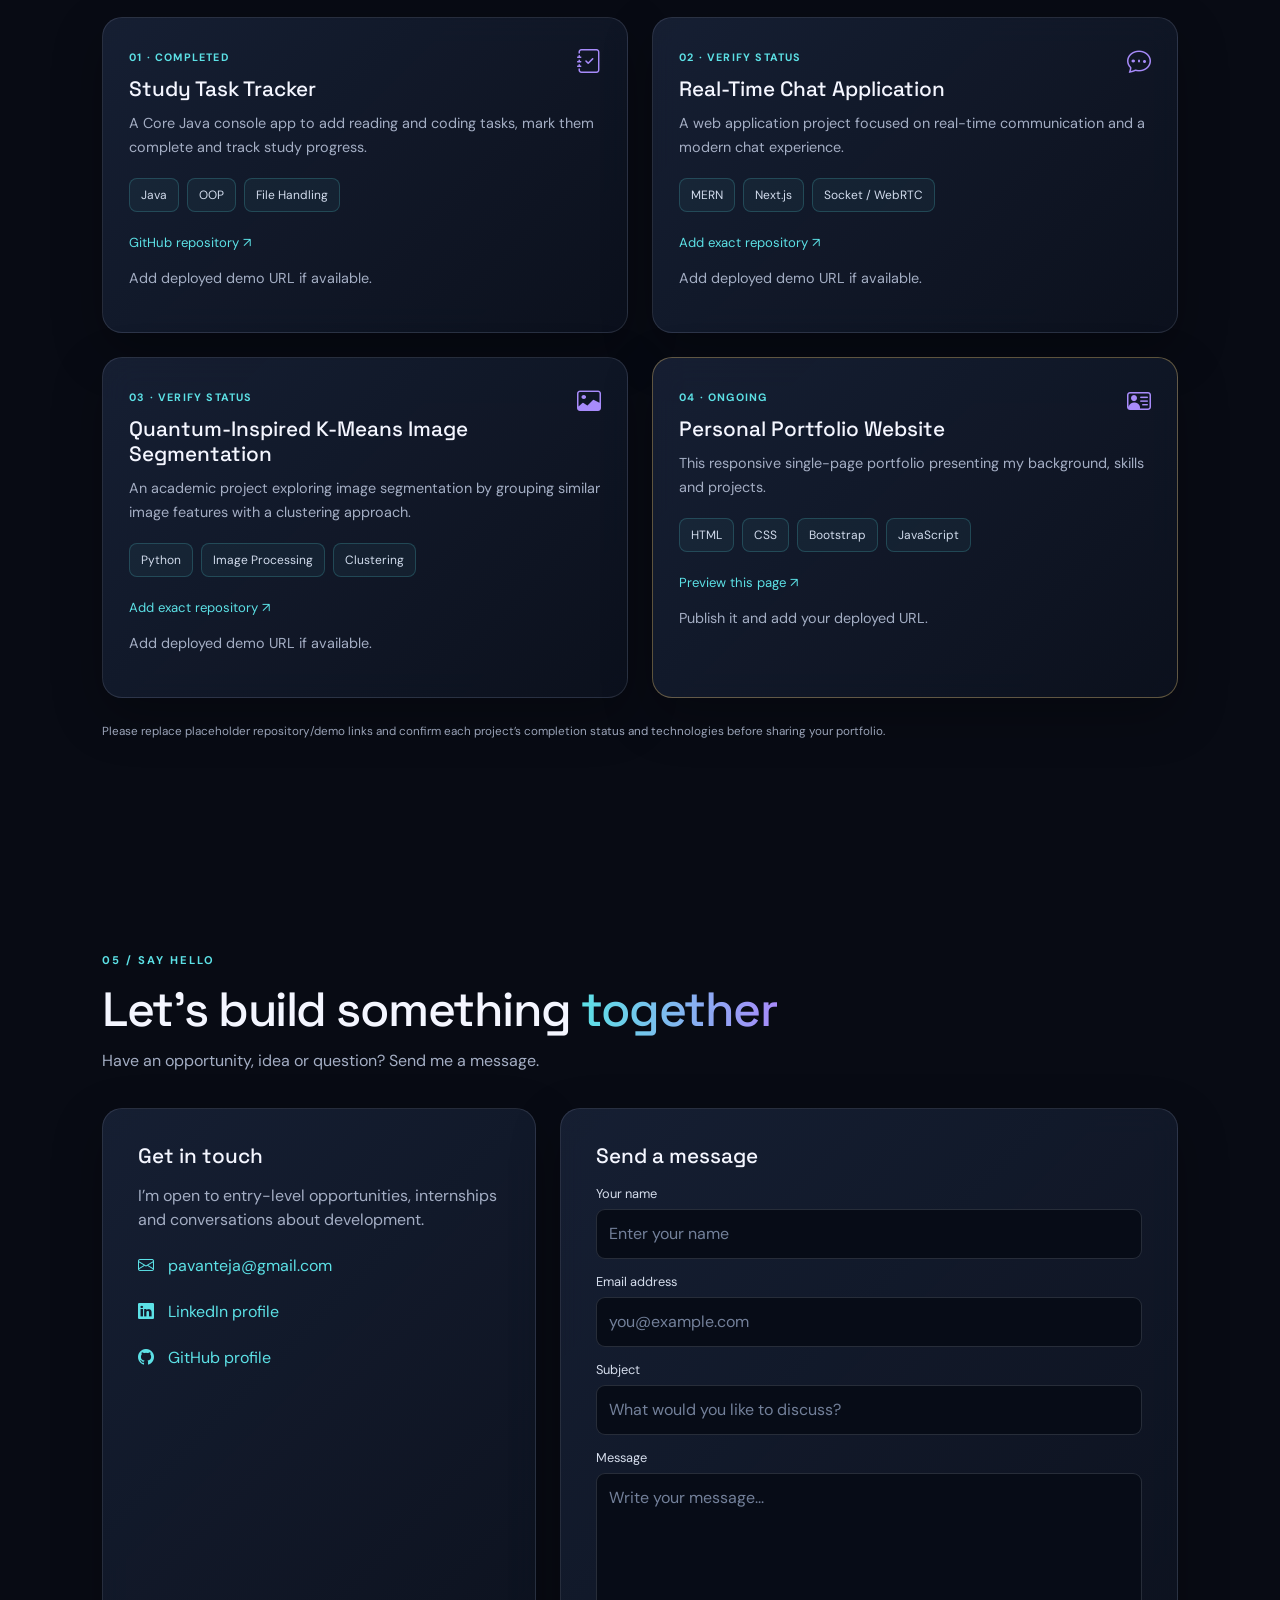
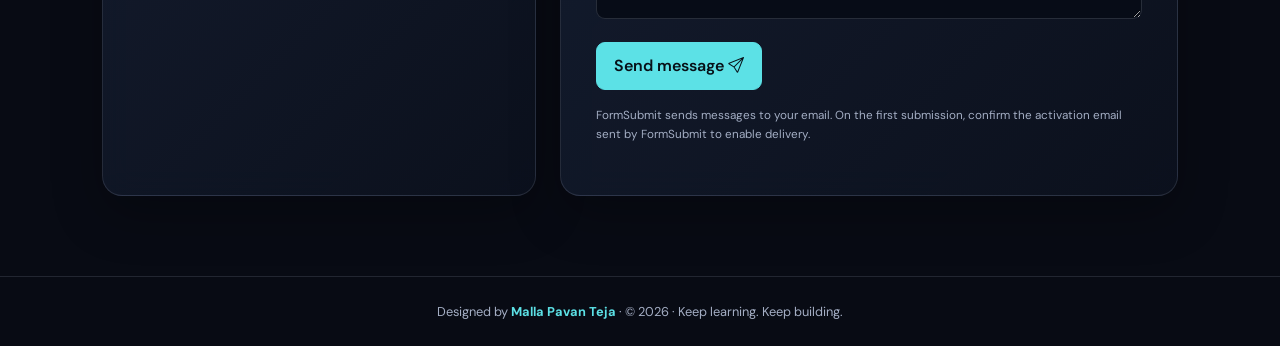
==== commit afc6bcfd: "Update education section with new entries Added educational details for undergraduate and intermedia" ====
--- a/index.html
+++ b/index.html
@@ -14,9 +14,9 @@
 <section id="home" class="hero section"><div class="container"><div class="row align-items-center g-5"><div class="col-lg-5 text-center"><div class="photo-ring"><img src="profile.jpg" alt="Malla Pavan Teja" onerror="this.style.display='none';this.nextElementSibling.style.display='grid'"><div class="placeholder"><i class="bi bi-person-fill"></i><small>Add profile.jpg</small></div></div><p class="muted mt-4">Curious mind · Creative builder · Lifelong learner</p></div><div class="col-lg-7"><div class="intro glass reveal"><span class="eyebrow">● AVAILABLE FOR OPPORTUNITIES</span><p class="muted mt-4 mb-1">Hello, I'm</p><h1>Malla Pavan <span>Teja.</span></h1><h2>Aspiring <span id="role">Java Full Stack Developer</span></h2><p class="muted lh-lg mt-3">I enjoy turning ideas into useful, easy-to-use web experiences. I’m building my skills in Java, web development and databases, one project at a time.</p><a class="btn btn-neon mt-3" href="#projects">Explore my work <i class="bi bi-arrow-up-right"></i></a> <a class="btn btn-outline-light mt-3" href="#contact">Let's connect</a><div class="mt-4 small muted"><a href="mailto:pavanteja@gmail.com">pavanteja@gmail.com</a> · <a href="https://github.com/MallaPavanteja">GitHub</a></div></div></div></div></div></section>
 <section id="about" class="section"><div class="container"><div class="heading reveal"><small>01 / GET TO KNOW ME</small><h2>A little <span>about me</span></h2><p class="muted">Building a strong foundation, with curiosity and consistency.</p></div><div class="glass about reveal"><i class="bi bi-braces big-icon"></i><div><h3>Learning today. Building for tomorrow.</h3><p>I'm Malla Pavan Teja, an aspiring Java Full Stack Developer from Hyderabad. I’m interested in creating practical applications and understanding how the front end, back end and database work together.</p><p>I have been learning Core Java, SQL, HTML, CSS, Bootstrap and JavaScript. I like solving problems step by step, learning from mistakes and improving my projects through practice.</p><p>My goal is to begin my career in software development, contribute to a collaborative team and keep growing as a developer.</p></div></div></div></section>
 <section id="education" class="section"><div class="container"><div class="heading reveal"><small>02 / MY JOURNEY</small><h2>Education & <span>learning</span></h2><p class="muted">The milestones that have shaped my learning journey.</p></div><div class="row g-4">
-<div class="col-md-4 reveal"><article class="glass edu"><img src="https://images.unsplash.com/photo-1562774053-701939374585?auto=format&fit=crop&w=800&q=80" alt="College campus"><div><small>UNDERGRADUATE</small><h3>B.Tech</h3><p>[College name]</p><footer>[Join year] – [Passout year] <b>[Percentage]</b></footer><em>Replace placeholders with your details.</em></div></article></div>
-<div class="col-md-4 reveal"><article class="glass edu"><img src="https://images.unsplash.com/photo-1509062522246-3755977927d7?auto=format&fit=crop&w=800&q=80" alt="Intermediate classroom"><div><small>INTERMEDIATE</small><h3>Intermediate</h3><p>[Junior college name]</p><footer>[Join year] – [Passout year] <b>835 marks</b></footer><em>Add percentage after confirming total marks.</em></div></article></div>
-<div class="col-md-4 reveal"><article class="glass edu"><img src="https://images.unsplash.com/photo-1580582932707-520aed937b7b?auto=format&fit=crop&w=800&q=80" alt="School"><div><small>SCHOOL</small><h3>SSC / 10th</h3><p>[School name]</p><footer>[Join year] – [Passout year] <b>450 marks</b></footer><em>Add percentage after confirming total marks.</em></div></article></div>
+<div class="col-md-4 reveal"><article class="glass edu"><img src="https://images.unsplash.com/photo-1562774053-701939374585?auto=format&fit=crop&w=800&q=80" alt="College campus"><div><small>UNDERGRADUATE</small><h3>B.Tech</h3><p>[College name] Vignan institute of information technology </p><footer>[Join year]2022 – 2026[Passout year] <b>[Percentage]8.0</b></footer><em>Replace placeholders with your details.</em></div></article></div>
+<div class="col-md-4 reveal"><article class="glass edu"><img src="https://images.unsplash.com/photo-1509062522246-3755977927d7?auto=format&fit=crop&w=800&q=80" alt="Intermediate classroom"><div><small>INTERMEDIATE</small><h3>Intermediate</h3><p>[Junior college name]Tirumala institute of information technology</p><footer>[Join year]2020 –2022 [Passout year] <b>835 marks</b></footer><em>Add percentage after confirming total marks.</em></div></article></div>
+<div class="col-md-4 reveal"><article class="glass edu"><img src="https://images.unsplash.com/photo-1580582932707-520aed937b7b?auto=format&fit=crop&w=800&q=80" alt="School"><div><small>SCHOOL</small><h3>SSC / 10th</h3><p>[School name]D.A.V Public school</p><footer>2020 [Passout year] <b>450 marks</b></footer><em>Add percentage after confirming total marks.</em></div></article></div>
 </div></div></section>
 <section id="skills" class="section"><div class="container"><div class="heading reveal"><small>03 / WHAT I USE</small><h2>Skills & <span>technologies</span></h2><p class="muted">Tools and concepts I’m learning and practising.</p></div><div class="glass skillbox reveal"><h3>Programming</h3><div class="pills"><span>Core Java</span><span>OOP Concepts</span><span>Java Collections</span></div><hr><h3>Frontend</h3><div class="pills"><span>HTML5</span><span>CSS3</span><span>Bootstrap</span><span>JavaScript</span></div><hr><h3>Database & tools</h3><div class="pills"><span>MySQL</span><span>JDBC</span><span>Git</span><span>GitHub</span><span>Eclipse</span><span>VS Code</span></div></div></div></section>
 <section id="projects" class="section"><div class="container"><div class="heading reveal"><small>04 / THINGS I'VE BUILT</small><h2>Featured <span>projects</span></h2><p class="muted">A selection of projects from my learning journey.</p></div><div class="row g-4">
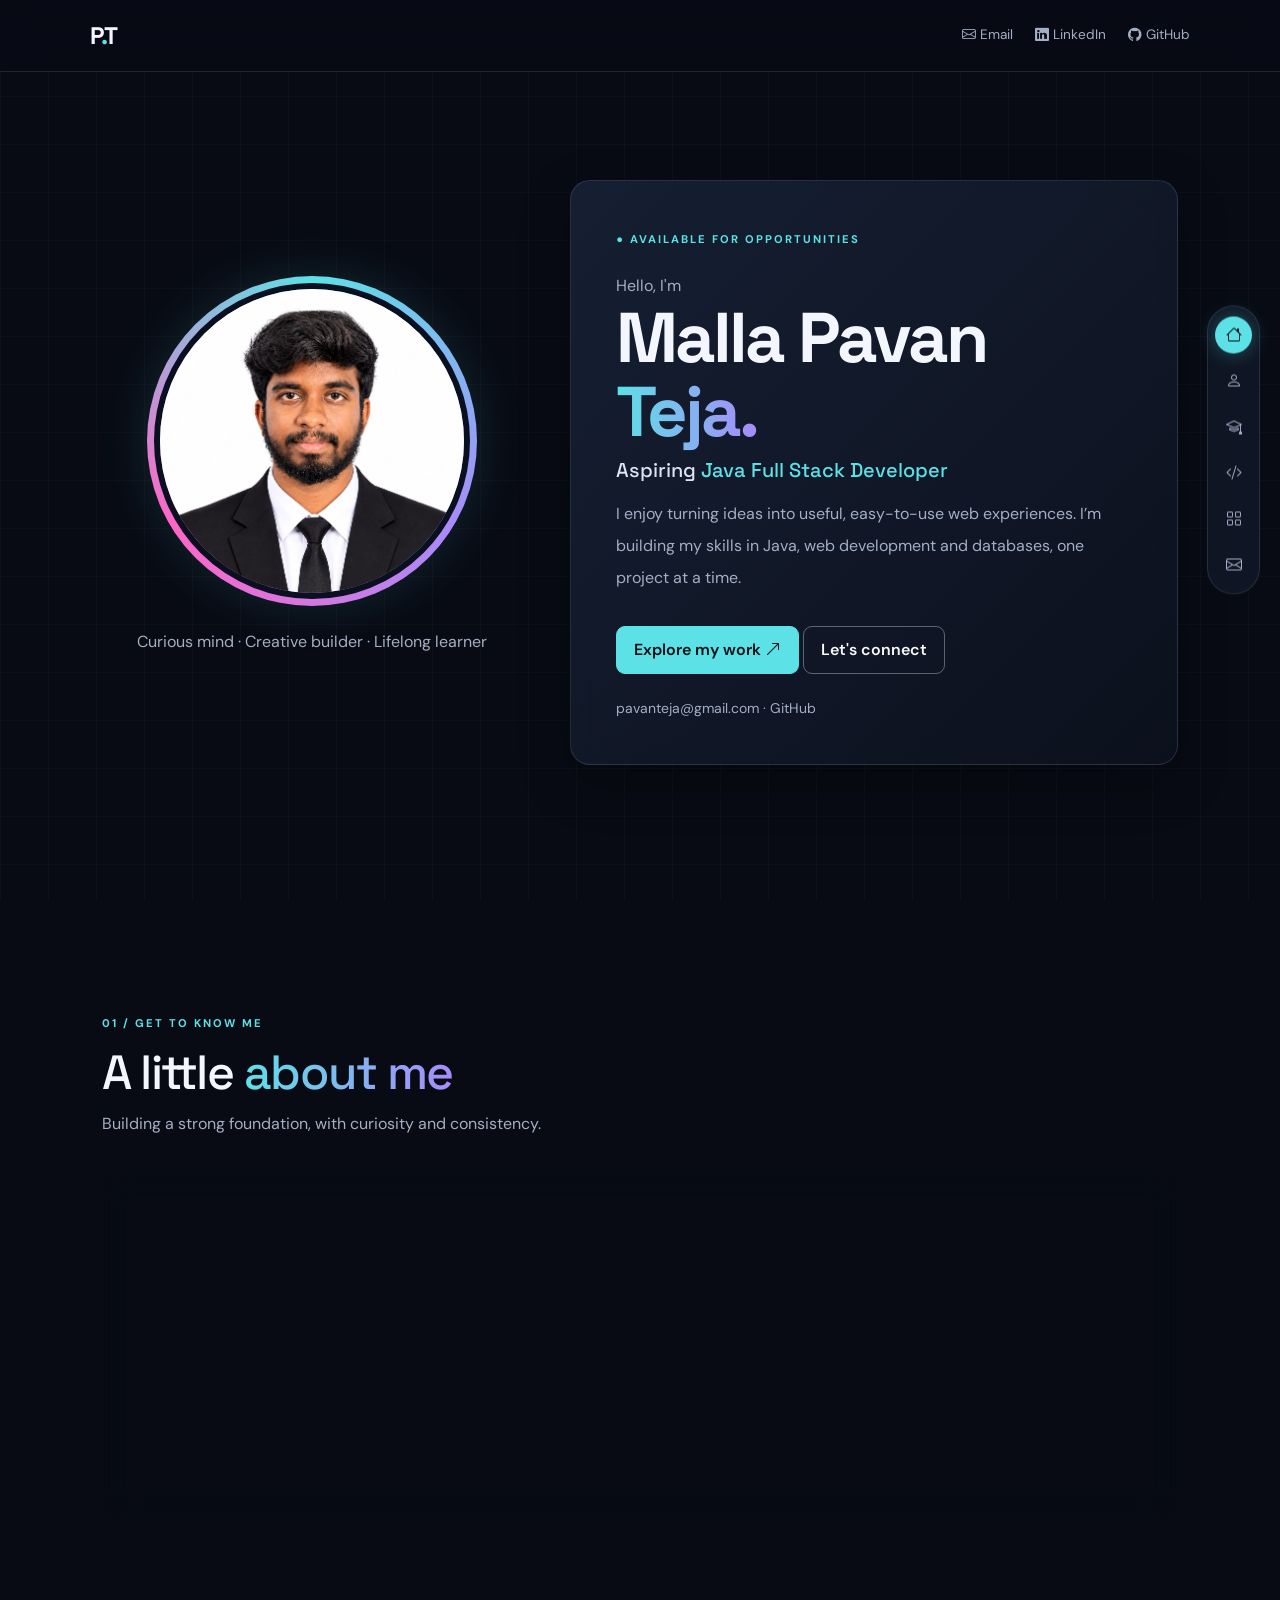
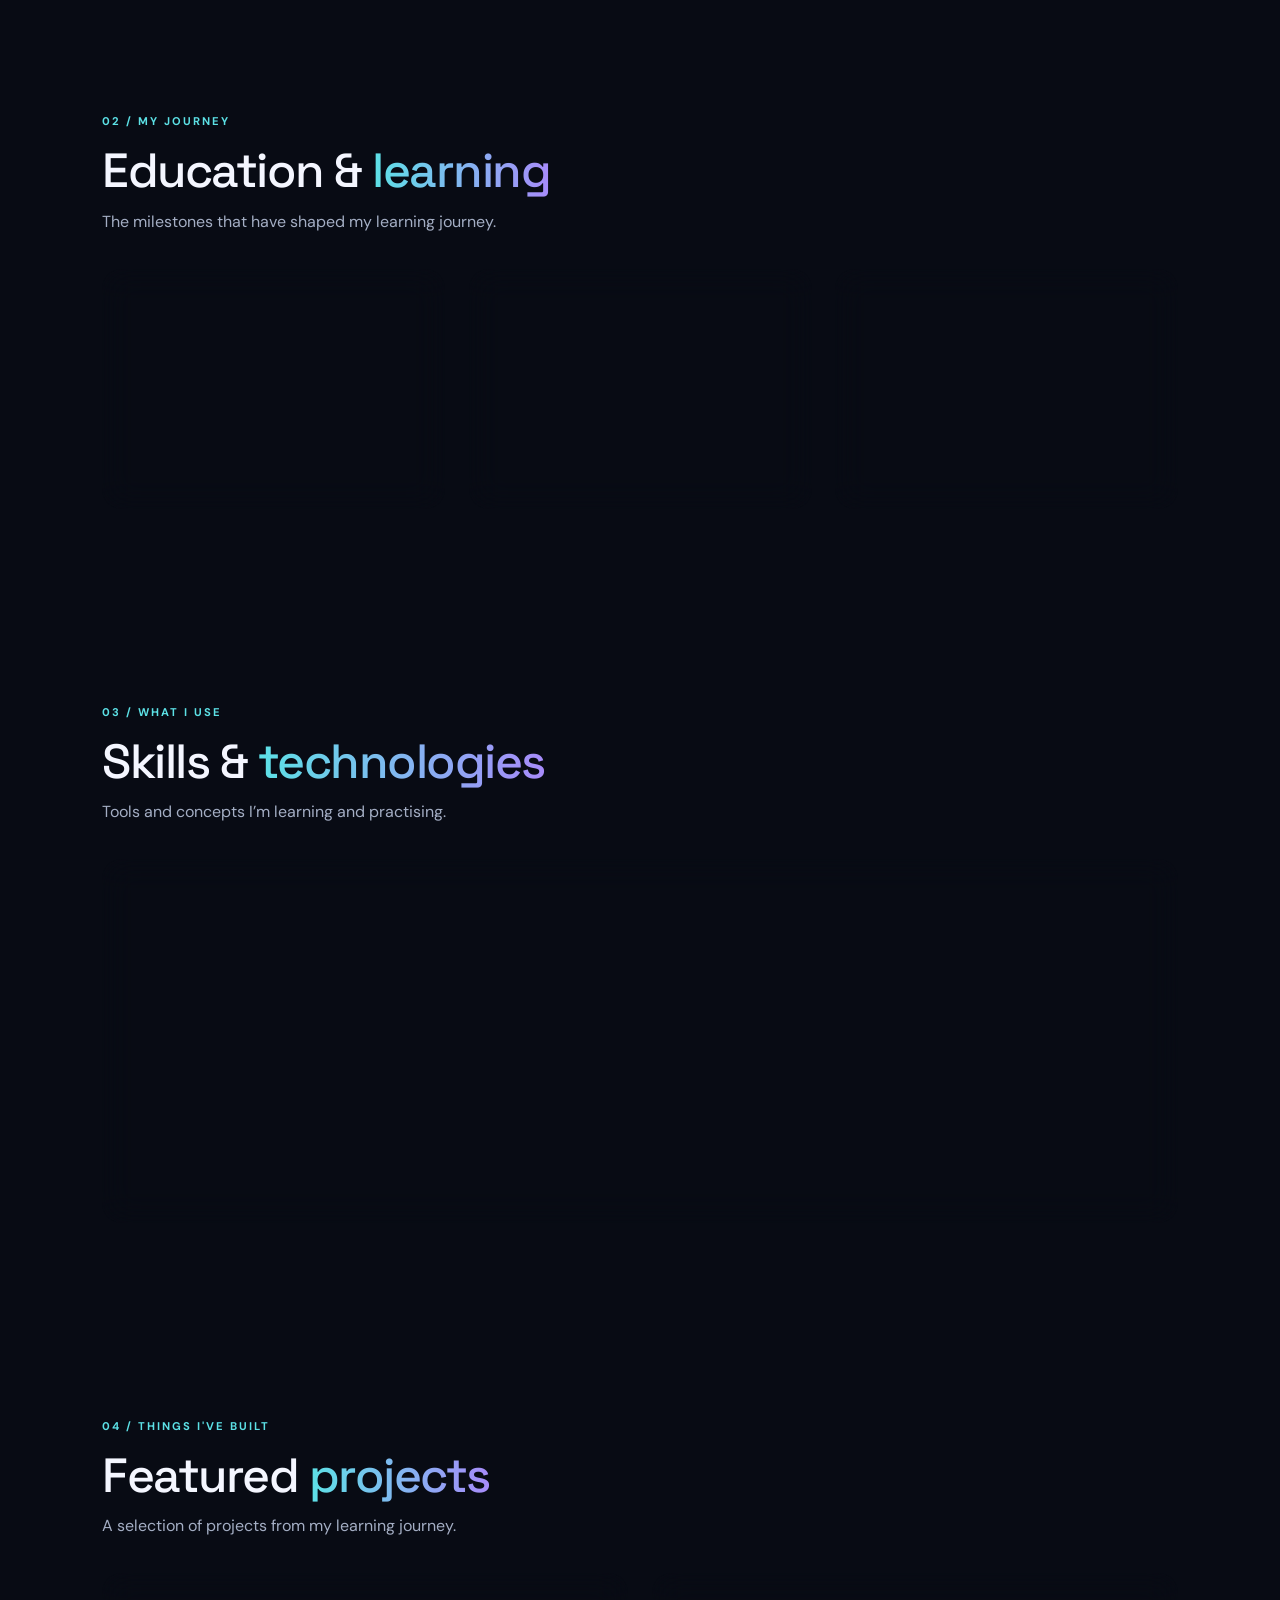
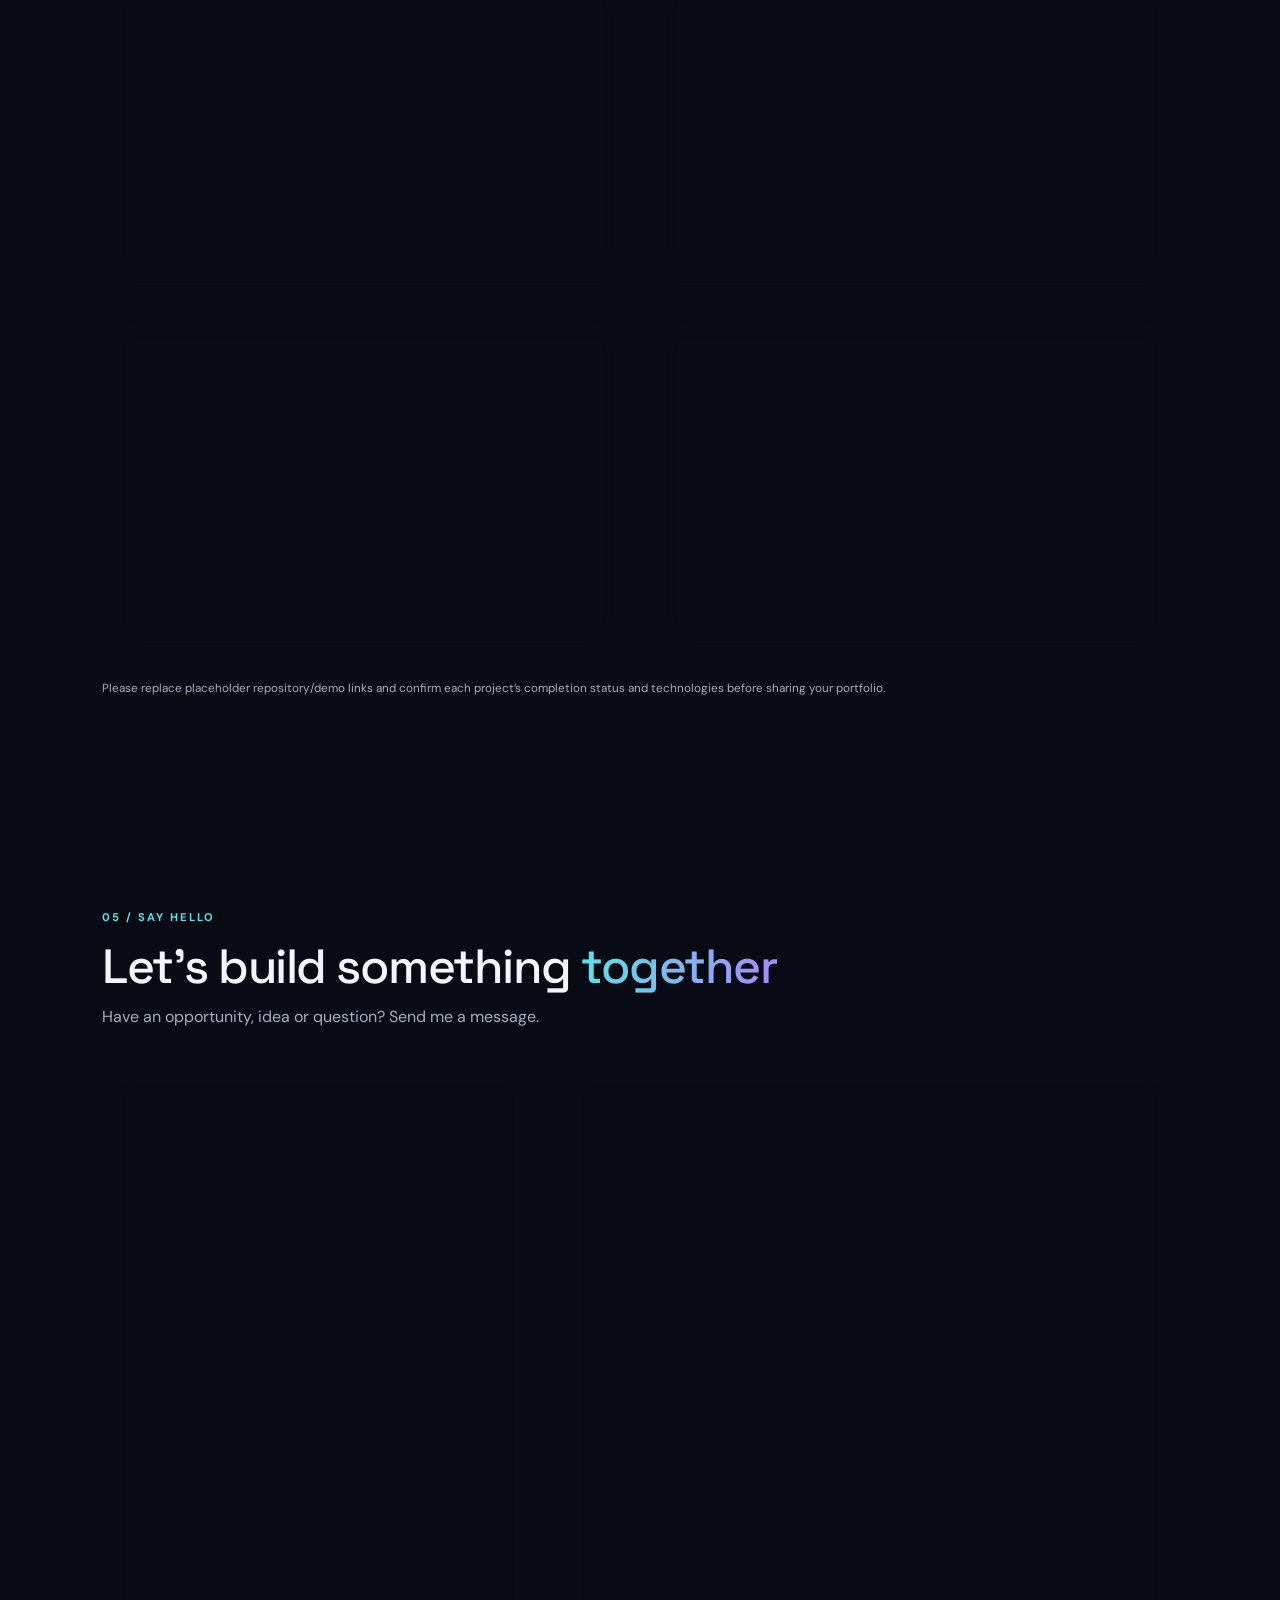
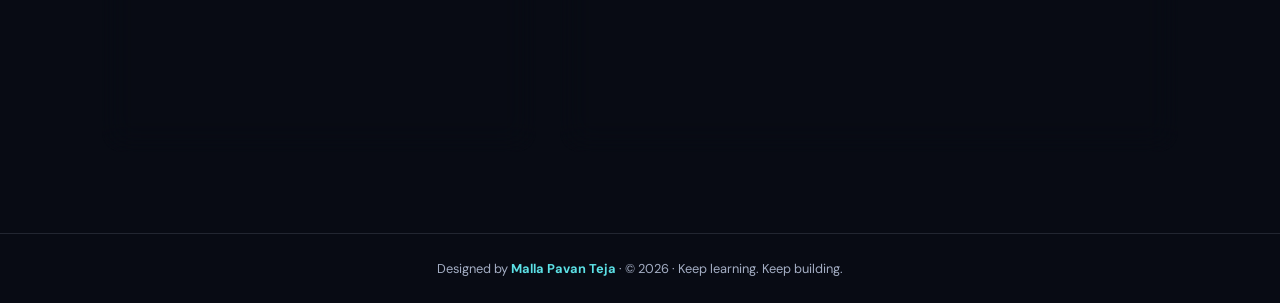
==== commit e00f932f: "Update education section with new entries Added additional educational entries and updated existing " ====
--- a/index.html
+++ b/index.html
@@ -14,9 +14,9 @@
 <section id="home" class="hero section"><div class="container"><div class="row align-items-center g-5"><div class="col-lg-5 text-center"><div class="photo-ring"><img src="profile.jpg" alt="Malla Pavan Teja" onerror="this.style.display='none';this.nextElementSibling.style.display='grid'"><div class="placeholder"><i class="bi bi-person-fill"></i><small>Add profile.jpg</small></div></div><p class="muted mt-4">Curious mind · Creative builder · Lifelong learner</p></div><div class="col-lg-7"><div class="intro glass reveal"><span class="eyebrow">● AVAILABLE FOR OPPORTUNITIES</span><p class="muted mt-4 mb-1">Hello, I'm</p><h1>Malla Pavan <span>Teja.</span></h1><h2>Aspiring <span id="role">Java Full Stack Developer</span></h2><p class="muted lh-lg mt-3">I enjoy turning ideas into useful, easy-to-use web experiences. I’m building my skills in Java, web development and databases, one project at a time.</p><a class="btn btn-neon mt-3" href="#projects">Explore my work <i class="bi bi-arrow-up-right"></i></a> <a class="btn btn-outline-light mt-3" href="#contact">Let's connect</a><div class="mt-4 small muted"><a href="mailto:pavanteja@gmail.com">pavanteja@gmail.com</a> · <a href="https://github.com/MallaPavanteja">GitHub</a></div></div></div></div></div></section>
 <section id="about" class="section"><div class="container"><div class="heading reveal"><small>01 / GET TO KNOW ME</small><h2>A little <span>about me</span></h2><p class="muted">Building a strong foundation, with curiosity and consistency.</p></div><div class="glass about reveal"><i class="bi bi-braces big-icon"></i><div><h3>Learning today. Building for tomorrow.</h3><p>I'm Malla Pavan Teja, an aspiring Java Full Stack Developer from Hyderabad. I’m interested in creating practical applications and understanding how the front end, back end and database work together.</p><p>I have been learning Core Java, SQL, HTML, CSS, Bootstrap and JavaScript. I like solving problems step by step, learning from mistakes and improving my projects through practice.</p><p>My goal is to begin my career in software development, contribute to a collaborative team and keep growing as a developer.</p></div></div></div></section>
 <section id="education" class="section"><div class="container"><div class="heading reveal"><small>02 / MY JOURNEY</small><h2>Education & <span>learning</span></h2><p class="muted">The milestones that have shaped my learning journey.</p></div><div class="row g-4">
-<div class="col-md-4 reveal"><article class="glass edu"><img src="https://images.unsplash.com/photo-1562774053-701939374585?auto=format&fit=crop&w=800&q=80" alt="College campus"><div><small>UNDERGRADUATE</small><h3>B.Tech</h3><p>[College name] Vignan institute of information technology </p><footer>[Join year]2022 – 2026[Passout year] <b>[Percentage]8.0</b></footer><em>Replace placeholders with your details.</em></div></article></div>
-<div class="col-md-4 reveal"><article class="glass edu"><img src="https://images.unsplash.com/photo-1509062522246-3755977927d7?auto=format&fit=crop&w=800&q=80" alt="Intermediate classroom"><div><small>INTERMEDIATE</small><h3>Intermediate</h3><p>[Junior college name]Tirumala institute of information technology</p><footer>[Join year]2020 –2022 [Passout year] <b>835 marks</b></footer><em>Add percentage after confirming total marks.</em></div></article></div>
-<div class="col-md-4 reveal"><article class="glass edu"><img src="https://images.unsplash.com/photo-1580582932707-520aed937b7b?auto=format&fit=crop&w=800&q=80" alt="School"><div><small>SCHOOL</small><h3>SSC / 10th</h3><p>[School name]D.A.V Public school</p><footer>2020 [Passout year] <b>450 marks</b></footer><em>Add percentage after confirming total marks.</em></div></article></div>
+<div class="col-md-4 reveal"><article class="glass edu"><img src="https://images.unsplash.com/photo-1562774053-701939374585?auto=format&fit=crop&w=800&q=80" alt="College campus"><div><small>UNDERGRADUATE</small><h3>B.Tech</h3><p>Vignan institute of information technology </p><footer>2022 – 2026<b>8.0</b></footer><em>Replace placeholders with your details.</em></div></article></div>
+<div class="col-md-4 reveal"><article class="glass edu"><img src="https://images.unsplash.com/photo-1509062522246-3755977927d7?auto=format&fit=crop&w=800&q=80" alt="Intermediate classroom"><div><small>INTERMEDIATE</small><h3>Intermediate</h3><p>Tirumala institute of information technology</p><footer>2020 –2022 <b>835 marks</b></footer><em>Add percentage after confirming total marks.</em></div></article></div>
+<div class="col-md-4 reveal"><article class="glass edu"><img src="https://images.unsplash.com/photo-1580582932707-520aed937b7b?auto=format&fit=crop&w=800&q=80" alt="School"><div><small>SCHOOL</small><h3>SSC / 10th</h3><p>D.A.V Public school</p><footer>2020<b>450 marks</b></footer><em>Add percentage after confirming total marks.</em></div></article></div>
 </div></div></section>
 <section id="skills" class="section"><div class="container"><div class="heading reveal"><small>03 / WHAT I USE</small><h2>Skills & <span>technologies</span></h2><p class="muted">Tools and concepts I’m learning and practising.</p></div><div class="glass skillbox reveal"><h3>Programming</h3><div class="pills"><span>Core Java</span><span>OOP Concepts</span><span>Java Collections</span></div><hr><h3>Frontend</h3><div class="pills"><span>HTML5</span><span>CSS3</span><span>Bootstrap</span><span>JavaScript</span></div><hr><h3>Database & tools</h3><div class="pills"><span>MySQL</span><span>JDBC</span><span>Git</span><span>GitHub</span><span>Eclipse</span><span>VS Code</span></div></div></div></section>
 <section id="projects" class="section"><div class="container"><div class="heading reveal"><small>04 / THINGS I'VE BUILT</small><h2>Featured <span>projects</span></h2><p class="muted">A selection of projects from my learning journey.</p></div><div class="row g-4">
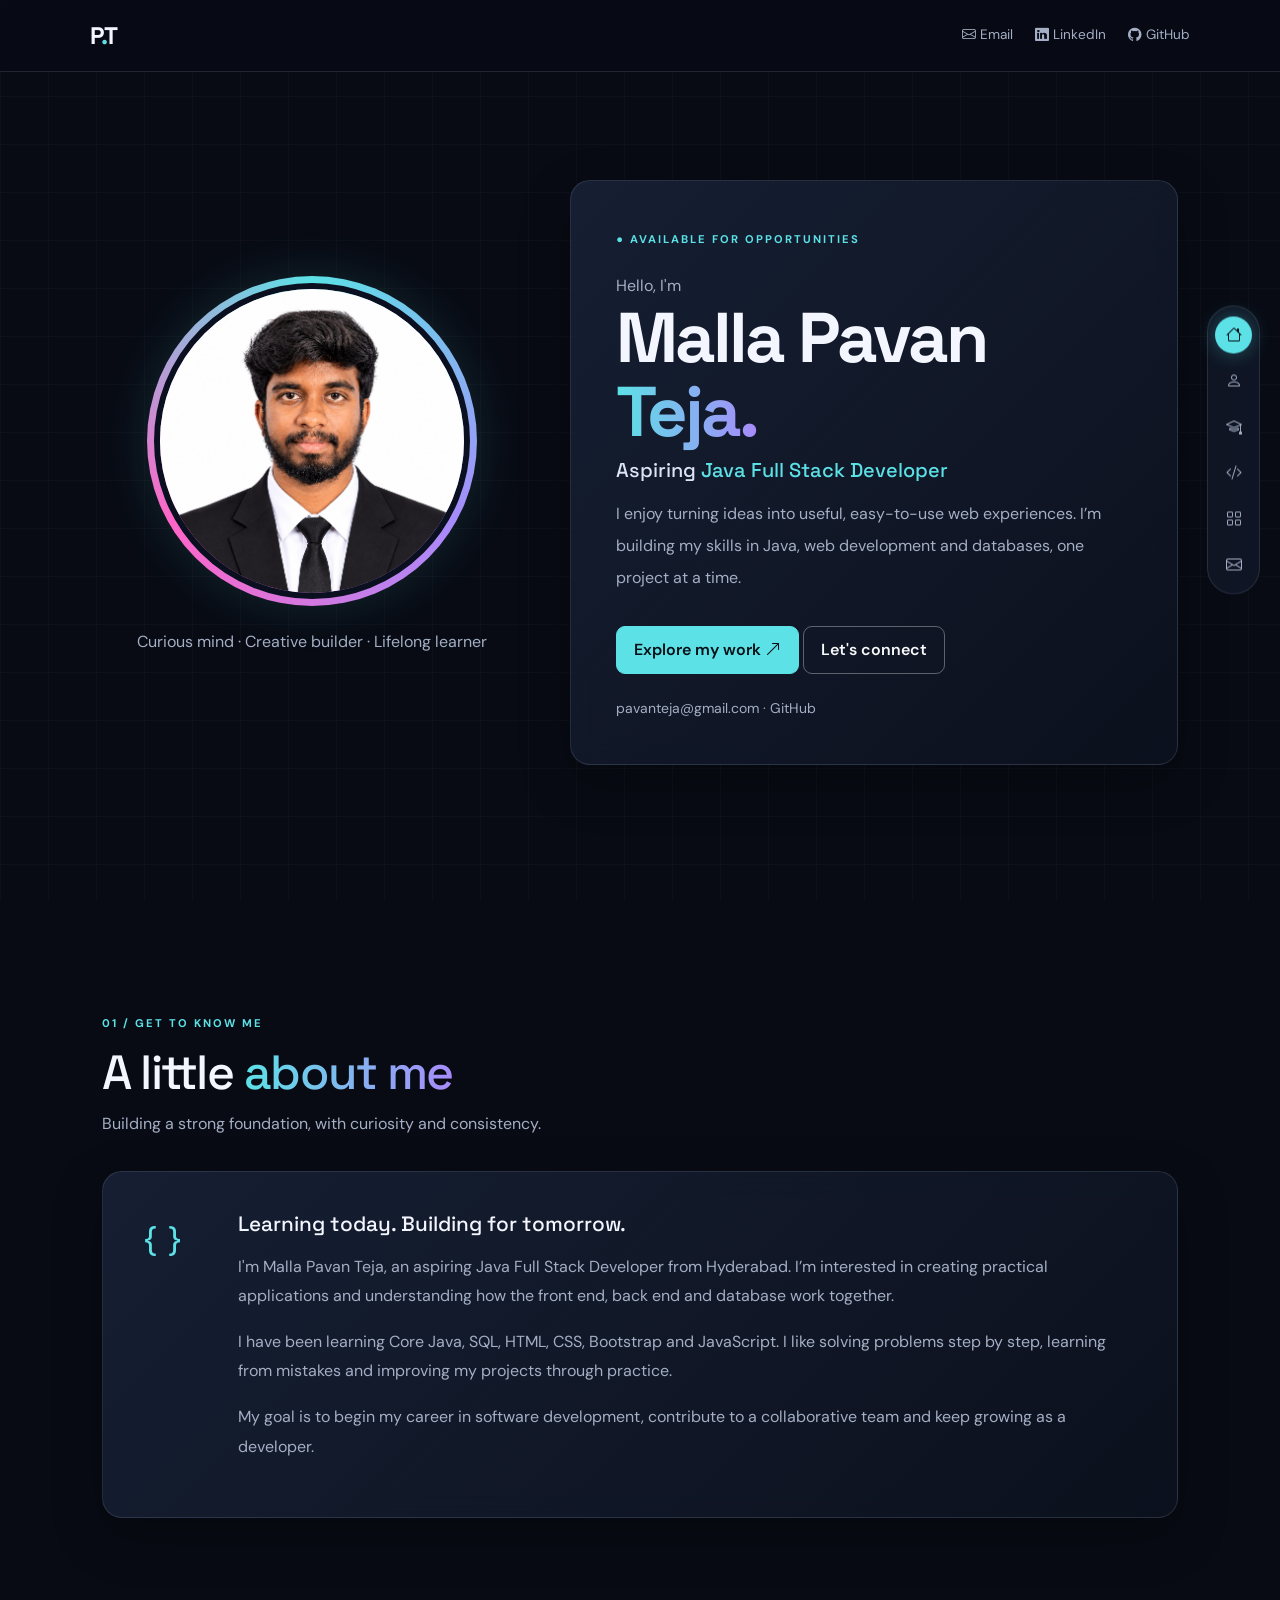
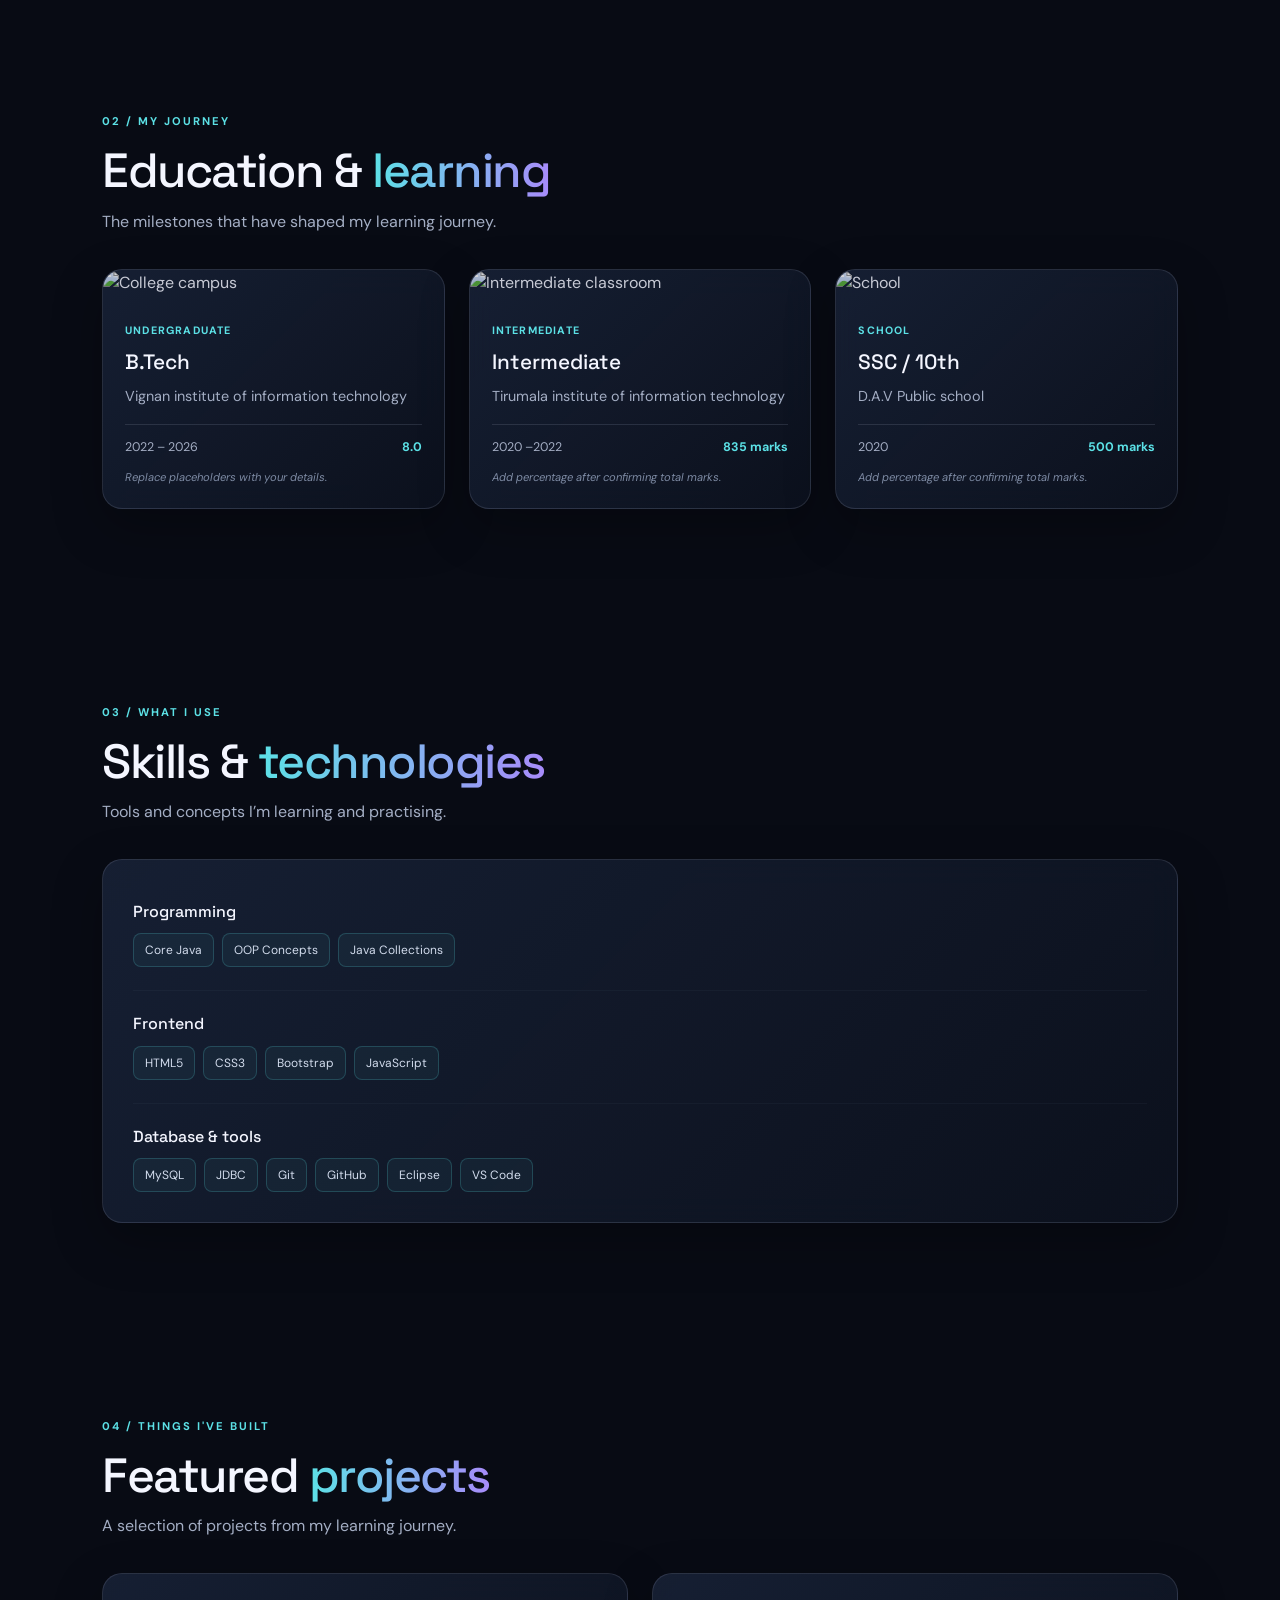
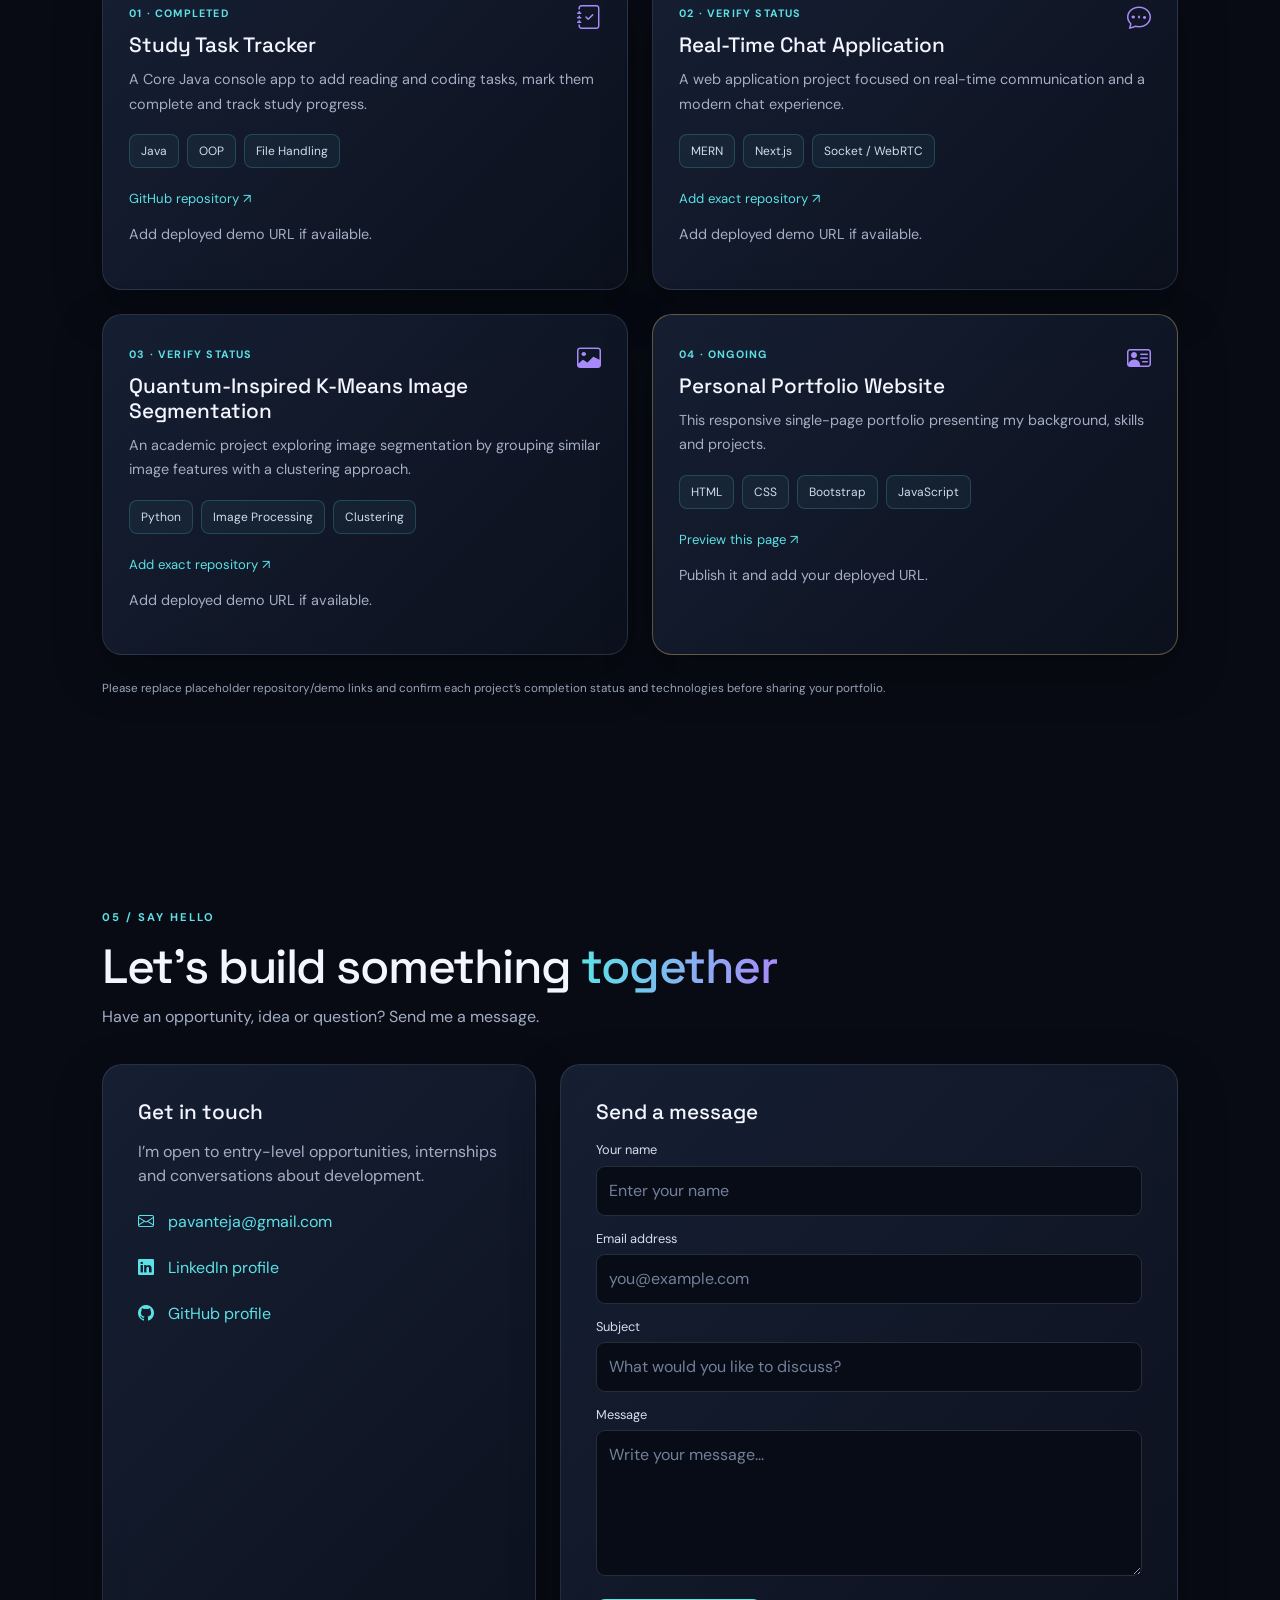
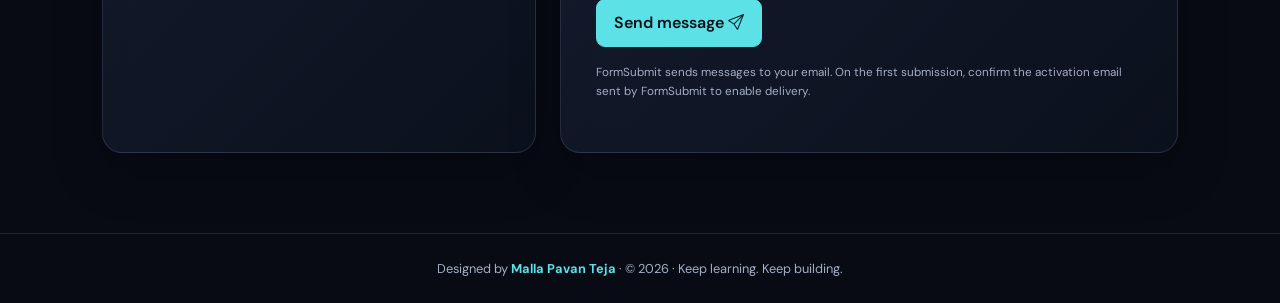
==== commit b7878c0a: "Add SSC/10th education details with updated marks Added a new entry for SSC/10th education details w" ====
--- a/index.html
+++ b/index.html
@@ -16,7 +16,7 @@
 <section id="education" class="section"><div class="container"><div class="heading reveal"><small>02 / MY JOURNEY</small><h2>Education & <span>learning</span></h2><p class="muted">The milestones that have shaped my learning journey.</p></div><div class="row g-4">
 <div class="col-md-4 reveal"><article class="glass edu"><img src="https://images.unsplash.com/photo-1562774053-701939374585?auto=format&fit=crop&w=800&q=80" alt="College campus"><div><small>UNDERGRADUATE</small><h3>B.Tech</h3><p>Vignan institute of information technology </p><footer>2022 – 2026<b>8.0</b></footer><em>Replace placeholders with your details.</em></div></article></div>
 <div class="col-md-4 reveal"><article class="glass edu"><img src="https://images.unsplash.com/photo-1509062522246-3755977927d7?auto=format&fit=crop&w=800&q=80" alt="Intermediate classroom"><div><small>INTERMEDIATE</small><h3>Intermediate</h3><p>Tirumala institute of information technology</p><footer>2020 –2022 <b>835 marks</b></footer><em>Add percentage after confirming total marks.</em></div></article></div>
-<div class="col-md-4 reveal"><article class="glass edu"><img src="https://images.unsplash.com/photo-1580582932707-520aed937b7b?auto=format&fit=crop&w=800&q=80" alt="School"><div><small>SCHOOL</small><h3>SSC / 10th</h3><p>D.A.V Public school</p><footer>2020<b>450 marks</b></footer><em>Add percentage after confirming total marks.</em></div></article></div>
+<div class="col-md-4 reveal"><article class="glass edu"><img src="https://images.unsplash.com/photo-1580582932707-520aed937b7b?auto=format&fit=crop&w=800&q=80" alt="School"><div><small>SCHOOL</small><h3>SSC / 10th</h3><p>D.A.V Public school</p><footer>2020<b>500 marks</b></footer><em>Add percentage after confirming total marks.</em></div></article></div>
 </div></div></section>
 <section id="skills" class="section"><div class="container"><div class="heading reveal"><small>03 / WHAT I USE</small><h2>Skills & <span>technologies</span></h2><p class="muted">Tools and concepts I’m learning and practising.</p></div><div class="glass skillbox reveal"><h3>Programming</h3><div class="pills"><span>Core Java</span><span>OOP Concepts</span><span>Java Collections</span></div><hr><h3>Frontend</h3><div class="pills"><span>HTML5</span><span>CSS3</span><span>Bootstrap</span><span>JavaScript</span></div><hr><h3>Database & tools</h3><div class="pills"><span>MySQL</span><span>JDBC</span><span>Git</span><span>GitHub</span><span>Eclipse</span><span>VS Code</span></div></div></div></section>
 <section id="projects" class="section"><div class="container"><div class="heading reveal"><small>04 / THINGS I'VE BUILT</small><h2>Featured <span>projects</span></h2><p class="muted">A selection of projects from my learning journey.</p></div><div class="row g-4">
